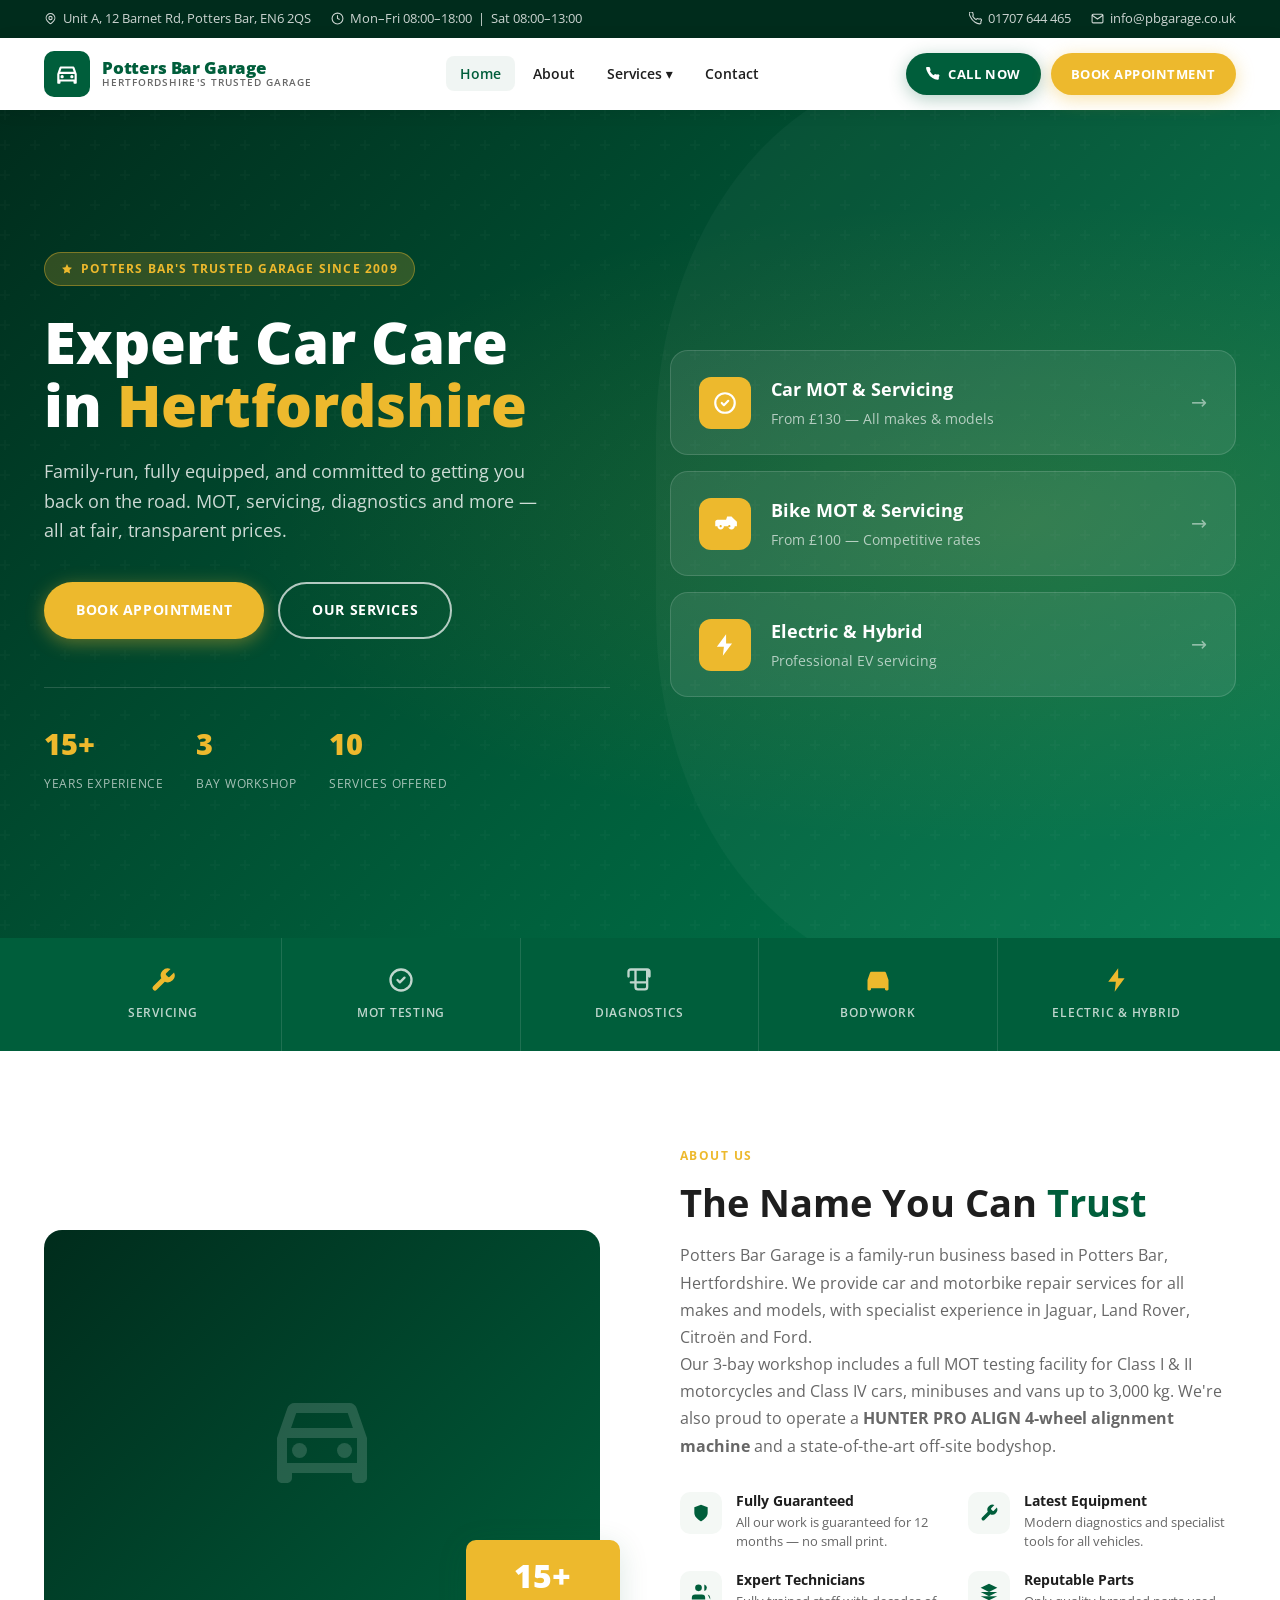
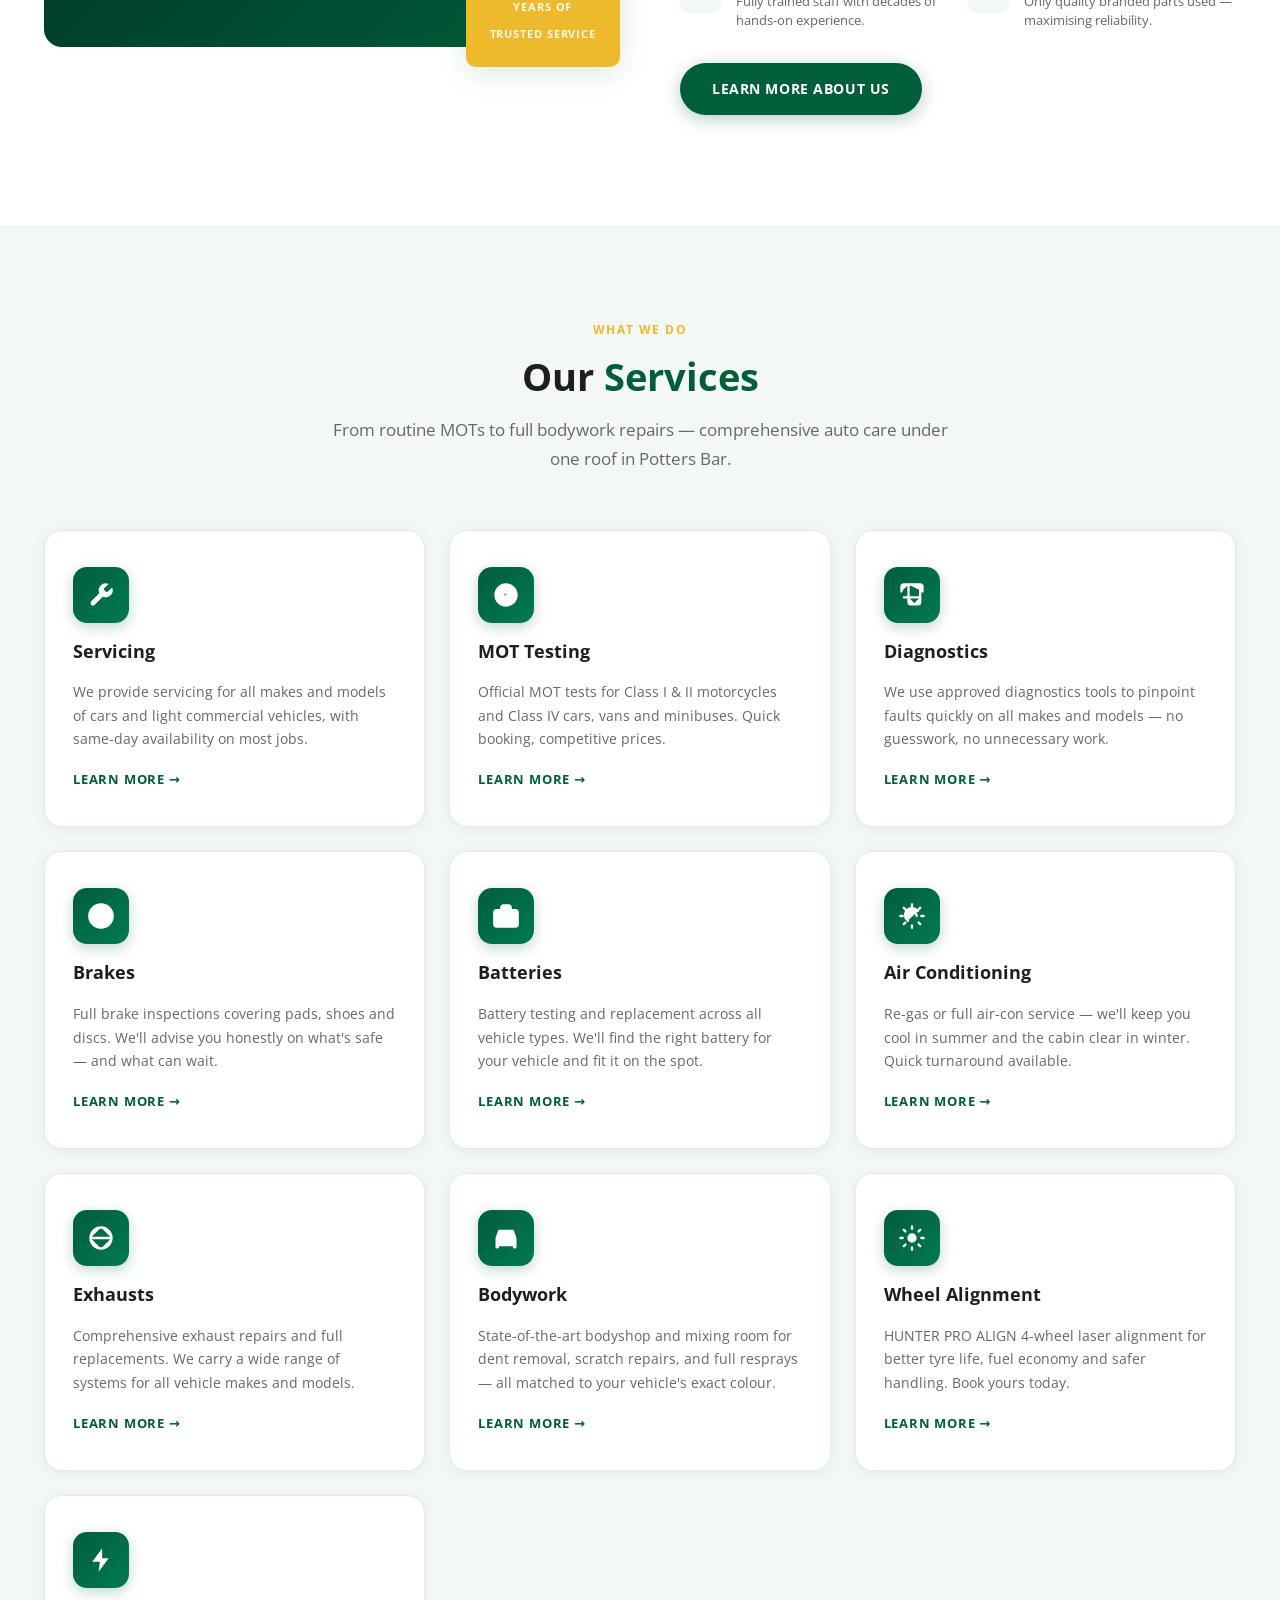
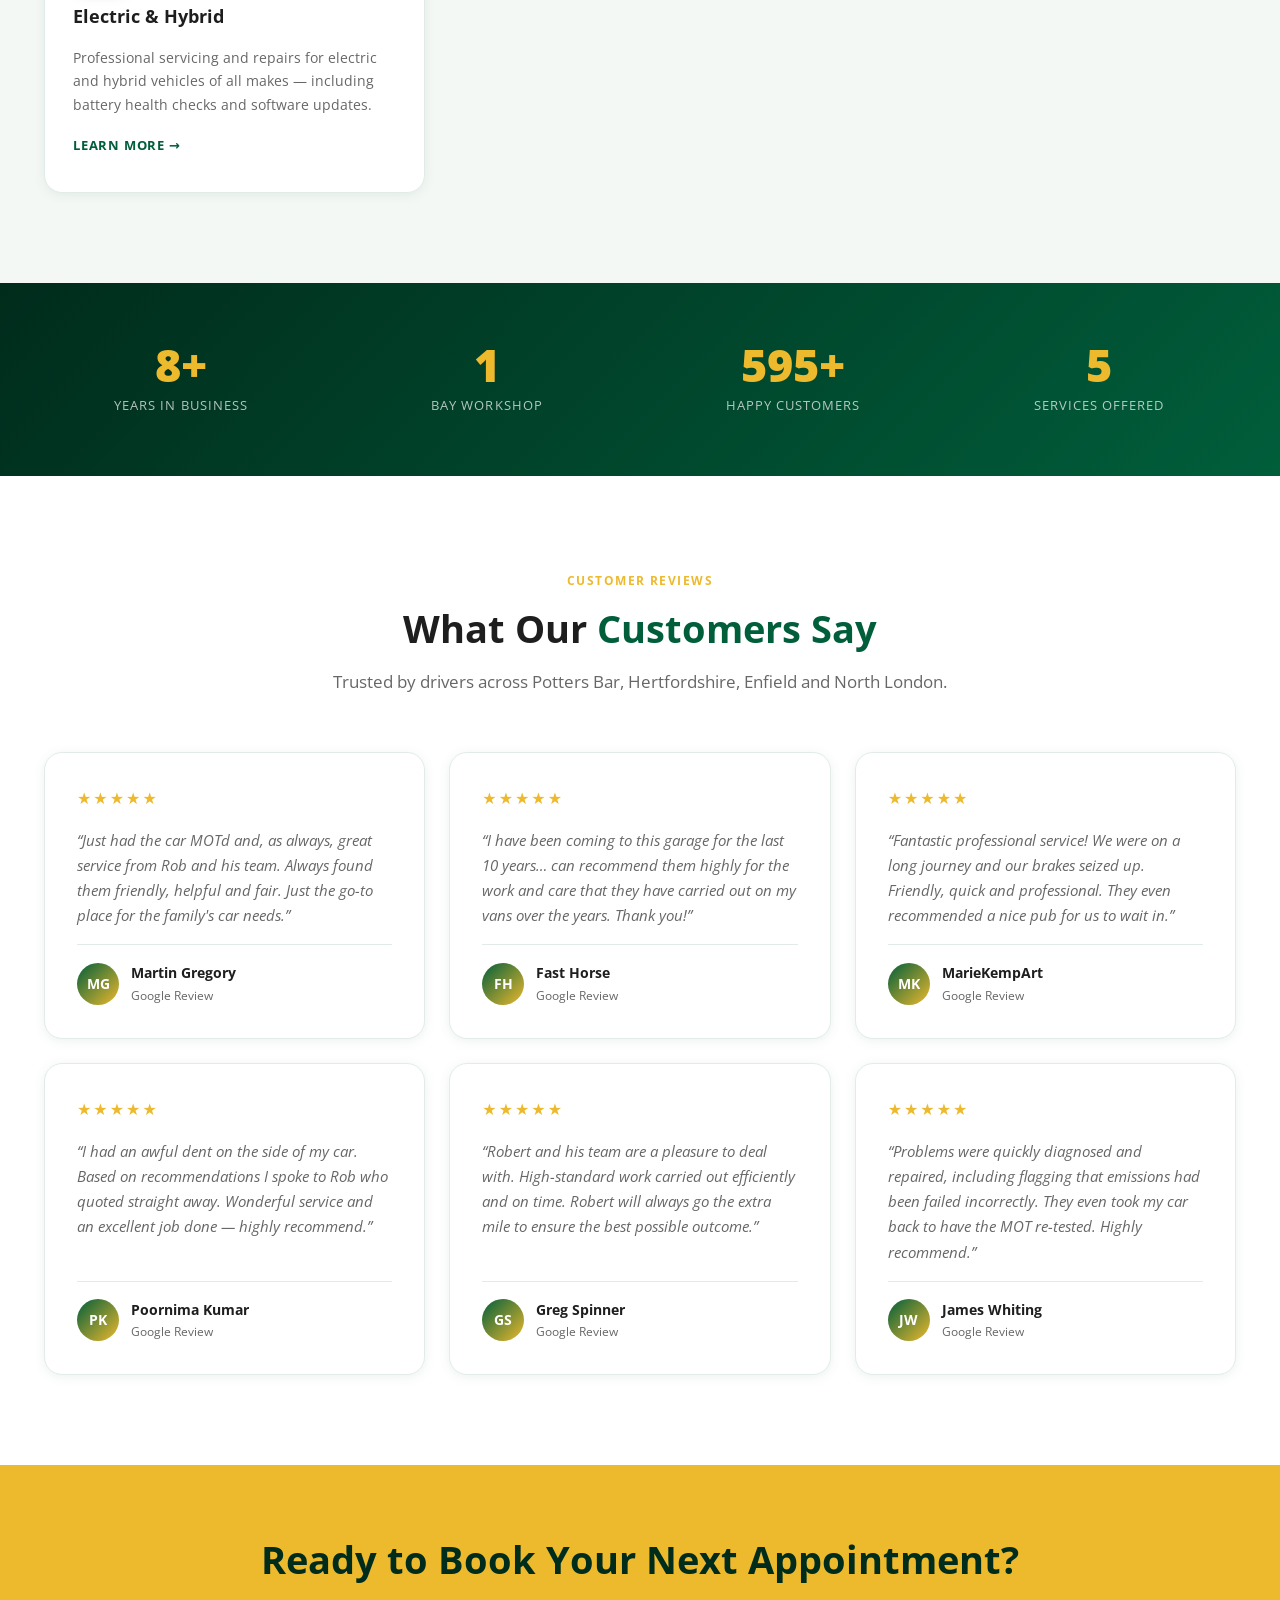
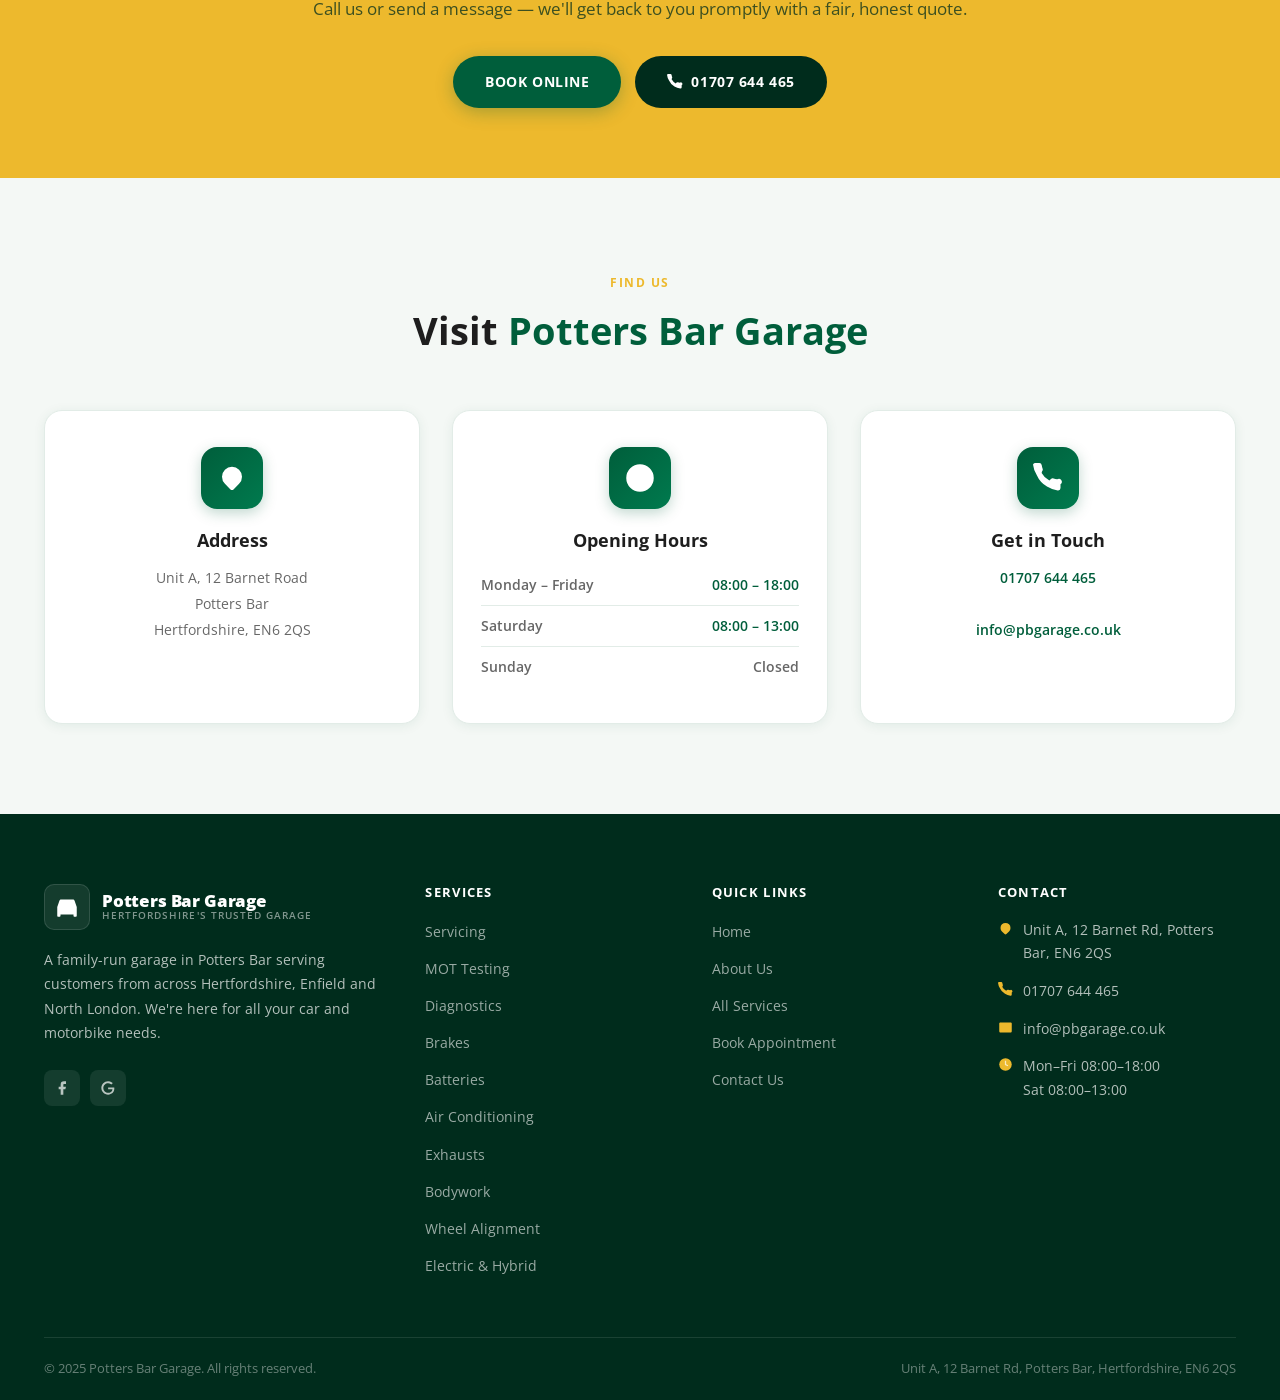
==== index.html @ f5c9684e "initial" ====
<!DOCTYPE html>
<html lang="en">
<head>
  <meta charset="UTF-8">
  <meta name="viewport" content="width=device-width, initial-scale=1.0">
  <title>Potters Bar Garage — MOT, Servicing & Car Repairs in Hertfordshire</title>
  <meta name="description" content="Potters Bar Garage is a family-run garage in Potters Bar, Hertfordshire, specialising in MOT testing, car servicing, diagnostics, bodywork, and more for all makes and models.">
  <link rel="preconnect" href="https://fonts.googleapis.com">
  <link rel="preconnect" href="https://fonts.gstatic.com" crossorigin>
  <link href="https://fonts.googleapis.com/css2?family=Open+Sans:wght@400;500;600;700;800&display=swap" rel="stylesheet">
  <link rel="stylesheet" href="css/style.css">
</head>
<body>

  <!-- Top Bar -->
  <div class="top-bar">
    <div class="container">
      <div class="top-bar-left">
        <span class="top-bar-item">
          <svg viewBox="0 0 24 24" fill="none" stroke="currentColor" stroke-width="2"><path d="M17.657 16.657L13.414 20.9a1.998 1.998 0 01-2.827 0l-4.244-4.243a8 8 0 1111.314 0z"/><path d="M15 11a3 3 0 11-6 0 3 3 0 016 0z"/></svg>
          Unit A, 12 Barnet Rd, Potters Bar, EN6 2QS
        </span>
        <span class="top-bar-item">
          <svg viewBox="0 0 24 24" fill="none" stroke="currentColor" stroke-width="2"><circle cx="12" cy="12" r="10"/><path d="M12 6v6l4 2"/></svg>
          Mon–Fri 08:00–18:00 &nbsp;|&nbsp; Sat 08:00–13:00
        </span>
      </div>
      <div class="top-bar-right">
        <a href="tel:01707644465" class="top-bar-item">
          <svg viewBox="0 0 24 24" fill="none" stroke="currentColor" stroke-width="2"><path d="M22 16.92v3a2 2 0 01-2.18 2 19.79 19.79 0 01-8.63-3.07A19.5 19.5 0 013.07 9.81 19.79 19.79 0 01.01 1.18 2 2 0 012 0h3a2 2 0 012 1.72c.127.96.361 1.903.7 2.81a2 2 0 01-.45 2.11L6.91 7.91a16 16 0 006.18 6.18l1.28-1.28a2 2 0 012.11-.45c.907.339 1.85.573 2.81.7A2 2 0 0122 16.92z"/></svg>
          01707 644 465
        </a>
        <a href="mailto:info@pbgarage.co.uk" class="top-bar-item">
          <svg viewBox="0 0 24 24" fill="none" stroke="currentColor" stroke-width="2"><path d="M4 4h16c1.1 0 2 .9 2 2v12c0 1.1-.9 2-2 2H4c-1.1 0-2-.9-2-2V6c0-1.1.9-2 2-2z"/><polyline points="22,6 12,13 2,6"/></svg>
          info@pbgarage.co.uk
        </a>
      </div>
    </div>
  </div>

  <!-- Header -->
  <header class="site-header">
    <div class="container">
      <div class="header-inner">
        <a href="index.html" class="site-logo">
          <div class="logo-icon">
            <svg viewBox="0 0 24 24"><path d="M18.92 6.01C18.72 5.42 18.16 5 17.5 5h-11c-.66 0-1.21.42-1.42 1.01L3 12v8c0 .55.45 1 1 1h1c.55 0 1-.45 1-1v-1h12v1c0 .55.45 1 1 1h1c.55 0 1-.45 1-1v-8l-2.08-5.99zM6.85 7h10.29l1.04 3H5.81l1.04-3zM19 17H5v-5h14v5z"/><circle cx="7.5" cy="14.5" r="1.5"/><circle cx="16.5" cy="14.5" r="1.5"/></svg>
          </div>
          <div class="logo-text-wrap">
            <span class="logo-name">Potters Bar Garage</span>
            <span class="logo-tagline">Hertfordshire's Trusted Garage</span>
          </div>
        </a>

        <nav class="primary-nav" aria-label="Primary navigation">
          <span class="nav-item">
            <a href="index.html" class="nav-link active">Home</a>
          </span>
          <span class="nav-item">
            <a href="about.html" class="nav-link">About</a>
          </span>
          <span class="nav-item">
            <a href="services.html" class="nav-link">Services ▾</a>
            <ul class="dropdown">
              <li><a href="services.html#mot">MOT Testing</a></li>
              <li><a href="services.html#servicing">Servicing</a></li>
              <li><a href="services.html#diagnostics">Diagnostics</a></li>
              <li><a href="services.html#brakes">Brakes</a></li>
              <li><a href="services.html#batteries">Batteries</a></li>
              <li><a href="services.html#aircon">Air Conditioning</a></li>
              <li><a href="services.html#exhausts">Exhausts</a></li>
              <li><a href="services.html#bodywork">Bodywork</a></li>
              <li><a href="services.html#wheel-alignment">Wheel Alignment</a></li>
              <li><a href="services.html#electric">Electric &amp; Hybrid</a></li>
            </ul>
          </span>
          <span class="nav-item">
            <a href="contact.html" class="nav-link">Contact</a>
          </span>
        </nav>

        <div class="header-cta">
          <a href="tel:01707644465" class="btn btn-green" style="padding:10px 20px;font-size:.82rem;">
            <svg width="14" height="14" viewBox="0 0 24 24" fill="currentColor"><path d="M22 16.92v3a2 2 0 01-2.18 2 19.79 19.79 0 01-8.63-3.07A19.5 19.5 0 013.07 9.81 19.79 19.79 0 01.01 1.18 2 2 0 012 0h3a2 2 0 012 1.72c.127.96.361 1.903.7 2.81a2 2 0 01-.45 2.11L6.91 7.91a16 16 0 006.18 6.18l1.28-1.28a2 2 0 012.11-.45c.907.339 1.85.573 2.81.7A2 2 0 0122 16.92z"/></svg>
            Call Now
          </a>
          <a href="contact.html" class="btn btn-gold" style="padding:10px 20px;font-size:.82rem;">Book Appointment</a>
        </div>

        <button class="hamburger" aria-label="Open menu" aria-expanded="false">
          <span></span><span></span><span></span>
        </button>
      </div>
    </div>

    <!-- Mobile Nav -->
    <nav class="mobile-nav" aria-label="Mobile navigation">
      <a href="index.html">Home</a>
      <a href="about.html">About</a>
      <a href="services.html" class="mobile-services-toggle">Services</a>
      <div class="mobile-nav-services">
        <a href="services.html#mot">MOT Testing</a>
        <a href="services.html#servicing">Servicing</a>
        <a href="services.html#diagnostics">Diagnostics</a>
        <a href="services.html#brakes">Brakes</a>
        <a href="services.html#batteries">Batteries</a>
        <a href="services.html#aircon">Air Conditioning</a>
        <a href="services.html#exhausts">Exhausts</a>
        <a href="services.html#bodywork">Bodywork</a>
        <a href="services.html#wheel-alignment">Wheel Alignment</a>
        <a href="services.html#electric">Electric &amp; Hybrid</a>
      </div>
      <a href="contact.html">Contact</a>
      <div class="mobile-nav-cta">
        <a href="contact.html" class="btn btn-gold" style="display:inline-flex;">Book Appointment</a>
      </div>
    </nav>
  </header>

  <!-- Hero -->
  <section class="hero" aria-label="Hero">
    <div class="hero-shape"></div>
    <div class="container">
      <div class="hero-content animate-up">
        <div class="hero-badge">
          <svg width="12" height="12" viewBox="0 0 24 24" fill="currentColor"><path d="M12 2l3.09 6.26L22 9.27l-5 4.87 1.18 6.88L12 17.77l-6.18 3.25L7 14.14 2 9.27l6.91-1.01L12 2z"/></svg>
          Potters Bar's Trusted Garage Since 2009
        </div>
        <h1 class="hero-title">Expert Car Care<br>in <span>Hertfordshire</span></h1>
        <p class="hero-sub">Family-run, fully equipped, and committed to getting you back on the road. MOT, servicing, diagnostics and more — all at fair, transparent prices.</p>
        <div class="hero-actions">
          <a href="contact.html" class="btn btn-gold">Book Appointment</a>
          <a href="services.html" class="btn btn-outline-white">Our Services</a>
        </div>
        <div class="hero-stats">
          <div>
            <span class="hero-stat-value">15+</span>
            <span class="hero-stat-label">Years Experience</span>
          </div>
          <div>
            <span class="hero-stat-value">3</span>
            <span class="hero-stat-label">Bay Workshop</span>
          </div>
          <div>
            <span class="hero-stat-value">10</span>
            <span class="hero-stat-label">Services Offered</span>
          </div>
        </div>
      </div>

      <div class="hero-cards animate-up delay-2">
        <a href="contact.html?type=car-mot" class="hero-card">
          <div class="hero-card-icon">
            <svg viewBox="0 0 24 24"><path d="M9 12l2 2 4-4m6 2a9 9 0 11-18 0 9 9 0 0118 0z" stroke="white" stroke-width="2" fill="none" stroke-linecap="round" stroke-linejoin="round"/></svg>
          </div>
          <div>
            <div class="hero-card-title">Car MOT &amp; Servicing</div>
            <div class="hero-card-price">From £130 — All makes &amp; models</div>
          </div>
          <span class="hero-card-arrow">→</span>
        </a>
        <a href="contact.html?type=bike-mot" class="hero-card">
          <div class="hero-card-icon">
            <svg viewBox="0 0 24 24" fill="white"><path d="M21 8l-3-3h-4l-1 3H5c-1.1 0-2 .9-2 2v4h2c0 1.66 1.34 3 3 3s3-1.34 3-3h4c0 1.66 1.34 3 3 3s3-1.34 3-3h2v-4l-2-2zM8 15c-.55 0-1-.45-1-1s.45-1 1-1 1 .45 1 1-.45 1-1 1zm8 0c-.55 0-1-.45-1-1s.45-1 1-1 1 .45 1 1-.45 1-1 1z"/></svg>
          </div>
          <div>
            <div class="hero-card-title">Bike MOT &amp; Servicing</div>
            <div class="hero-card-price">From £100 — Competitive rates</div>
          </div>
          <span class="hero-card-arrow">→</span>
        </a>
        <a href="services.html#electric" class="hero-card">
          <div class="hero-card-icon">
            <svg viewBox="0 0 24 24" fill="white"><path d="M13 2L4.5 13.5H11L10 22l8.5-11.5H13L13 2z"/></svg>
          </div>
          <div>
            <div class="hero-card-title">Electric &amp; Hybrid</div>
            <div class="hero-card-price">Professional EV servicing</div>
          </div>
          <span class="hero-card-arrow">→</span>
        </a>
      </div>
    </div>
  </section>

  <!-- Services Strip -->
  <div class="services-strip">
    <div class="container">
      <a href="services.html#servicing" class="strip-item">
        <svg viewBox="0 0 24 24"><path d="M14.7 6.3a1 1 0 000 1.4l1.6 1.6a1 1 0 001.4 0l3.77-3.77a6 6 0 01-7.94 7.94l-6.91 6.91a2.12 2.12 0 01-3-3l6.91-6.91a6 6 0 017.94-7.94l-3.76 3.76z"/></svg>
        Servicing
      </a>
      <a href="services.html#mot" class="strip-item">
        <svg viewBox="0 0 24 24"><path d="M9 12l2 2 4-4m6 2a9 9 0 11-18 0 9 9 0 0118 0z" stroke="currentColor" stroke-width="2" fill="none" stroke-linecap="round" stroke-linejoin="round"/></svg>
        MOT Testing
      </a>
      <a href="services.html#diagnostics" class="strip-item">
        <svg viewBox="0 0 24 24"><path d="M9 3H5a2 2 0 00-2 2v4m6-6h10a2 2 0 012 2v4M9 3v11m0 0H5m4 0h10m-10 0v4a2 2 0 002 2h4M19 3v11m0 0v4a2 2 0 01-2 2h-4" stroke="currentColor" stroke-width="2" fill="none" stroke-linecap="round"/></svg>
        Diagnostics
      </a>
      <a href="services.html#bodywork" class="strip-item">
        <svg viewBox="0 0 24 24" fill="currentColor"><path d="M18.92 6.01C18.72 5.42 18.16 5 17.5 5h-11c-.66 0-1.21.42-1.42 1.01L3 12v8c0 .55.45 1 1 1h1c.55 0 1-.45 1-1v-1h12v1c0 .55.45 1 1 1h1c.55 0 1-.45 1-1v-8l-2.08-5.99z"/></svg>
        Bodywork
      </a>
      <a href="services.html#electric" class="strip-item">
        <svg viewBox="0 0 24 24" fill="currentColor"><path d="M13 2L4.5 13.5H11L10 22l8.5-11.5H13L13 2z"/></svg>
        Electric &amp; Hybrid
      </a>
    </div>
  </div>

  <!-- About Preview -->
  <section class="about-preview">
    <div class="container">
      <div class="about-image-wrap">
        <div class="about-image-main">
          <svg viewBox="0 0 24 24"><path d="M18.92 6.01C18.72 5.42 18.16 5 17.5 5h-11c-.66 0-1.21.42-1.42 1.01L3 12v8c0 .55.45 1 1 1h1c.55 0 1-.45 1-1v-1h12v1c0 .55.45 1 1 1h1c.55 0 1-.45 1-1v-8l-2.08-5.99zM6.85 7h10.29l1.04 3H5.81l1.04-3zM19 17H5v-5h14v5z"/><circle cx="7.5" cy="14.5" r="1.5"/><circle cx="16.5" cy="14.5" r="1.5"/></svg>
        </div>
        <div class="about-badge">
          <span class="about-badge-num">15+</span>
          <span class="about-badge-text">Years of<br>Trusted Service</span>
        </div>
      </div>

      <div class="about-content">
        <span class="section-label">About Us</span>
        <h2 class="section-title">The Name You Can <span>Trust</span></h2>
        <p>Potters Bar Garage is a family-run business based in Potters Bar, Hertfordshire. We provide car and motorbike repair services for all makes and models, with specialist experience in Jaguar, Land Rover, Citroën and Ford.</p>
        <p>Our 3-bay workshop includes a full MOT testing facility for Class I &amp; II motorcycles and Class IV cars, minibuses and vans up to 3,000 kg. We're also proud to operate a <strong>HUNTER PRO ALIGN 4-wheel alignment machine</strong> and a state-of-the-art off-site bodyshop.</p>

        <div class="about-features">
          <div class="feature-item">
            <div class="feature-icon">
              <svg viewBox="0 0 24 24"><path d="M12 22s8-4 8-10V5l-8-3-8 3v7c0 6 8 10 8 10z"/></svg>
            </div>
            <div class="feature-text">
              <h4>Fully Guaranteed</h4>
              <p>All our work is guaranteed for 12 months — no small print.</p>
            </div>
          </div>
          <div class="feature-item">
            <div class="feature-icon">
              <svg viewBox="0 0 24 24"><path d="M14.7 6.3a1 1 0 000 1.4l1.6 1.6a1 1 0 001.4 0l3.77-3.77a6 6 0 01-7.94 7.94l-6.91 6.91a2.12 2.12 0 01-3-3l6.91-6.91a6 6 0 017.94-7.94l-3.76 3.76z"/></svg>
            </div>
            <div class="feature-text">
              <h4>Latest Equipment</h4>
              <p>Modern diagnostics and specialist tools for all vehicles.</p>
            </div>
          </div>
          <div class="feature-item">
            <div class="feature-icon">
              <svg viewBox="0 0 24 24"><path d="M17 21v-2a4 4 0 00-4-4H5a4 4 0 00-4 4v2"/><circle cx="9" cy="7" r="4"/><path d="M23 21v-2a4 4 0 00-3-3.87"/><path d="M16 3.13a4 4 0 010 7.75"/></svg>
            </div>
            <div class="feature-text">
              <h4>Expert Technicians</h4>
              <p>Fully trained staff with decades of hands-on experience.</p>
            </div>
          </div>
          <div class="feature-item">
            <div class="feature-icon">
              <svg viewBox="0 0 24 24"><path d="M12 2L2 7l10 5 10-5-10-5zM2 17l10 5 10-5M2 12l10 5 10-5"/></svg>
            </div>
            <div class="feature-text">
              <h4>Reputable Parts</h4>
              <p>Only quality branded parts used — maximising reliability.</p>
            </div>
          </div>
        </div>
        <a href="about.html" class="btn btn-green">Learn More About Us</a>
      </div>
    </div>
  </section>

  <!-- Services Grid -->
  <section class="services-section">
    <div class="container">
      <div class="text-center">
        <span class="section-label">What We Do</span>
        <h2 class="section-title">Our <span>Services</span></h2>
        <p class="section-sub">From routine MOTs to full bodywork repairs — comprehensive auto care under one roof in Potters Bar.</p>
      </div>

      <div class="services-grid">
        <a href="services.html#servicing" class="service-card">
          <div class="service-icon">
            <svg viewBox="0 0 24 24" fill="white"><path d="M14.7 6.3a1 1 0 000 1.4l1.6 1.6a1 1 0 001.4 0l3.77-3.77a6 6 0 01-7.94 7.94l-6.91 6.91a2.12 2.12 0 01-3-3l6.91-6.91a6 6 0 017.94-7.94l-3.76 3.76z"/></svg>
          </div>
          <div class="service-title">Servicing</div>
          <p class="service-desc">We provide servicing for all makes and models of cars and light commercial vehicles, with same-day availability on most jobs.</p>
          <span class="service-link">Learn more →</span>
        </a>

        <a href="services.html#mot" class="service-card">
          <div class="service-icon">
            <svg viewBox="0 0 24 24" fill="none" stroke="white" stroke-width="2" stroke-linecap="round"><path d="M9 12l2 2 4-4m6 2a9 9 0 11-18 0 9 9 0 0118 0z"/></svg>
          </div>
          <div class="service-title">MOT Testing</div>
          <p class="service-desc">Official MOT tests for Class I &amp; II motorcycles and Class IV cars, vans and minibuses. Quick booking, competitive prices.</p>
          <span class="service-link">Learn more →</span>
        </a>

        <a href="services.html#diagnostics" class="service-card">
          <div class="service-icon">
            <svg viewBox="0 0 24 24" fill="none" stroke="white" stroke-width="2" stroke-linecap="round"><path d="M9 3H5a2 2 0 00-2 2v4m6-6h10a2 2 0 012 2v4M9 3v11m0 0H5m4 0h10m-10 0v4a2 2 0 002 2h4M19 3v11m0 0v4a2 2 0 01-2 2h-4"/></svg>
          </div>
          <div class="service-title">Diagnostics</div>
          <p class="service-desc">We use approved diagnostics tools to pinpoint faults quickly on all makes and models — no guesswork, no unnecessary work.</p>
          <span class="service-link">Learn more →</span>
        </a>

        <a href="services.html#brakes" class="service-card">
          <div class="service-icon">
            <svg viewBox="0 0 24 24" fill="none" stroke="white" stroke-width="2" stroke-linecap="round"><circle cx="12" cy="12" r="10"/><circle cx="12" cy="12" r="6"/><circle cx="12" cy="12" r="2"/></svg>
          </div>
          <div class="service-title">Brakes</div>
          <p class="service-desc">Full brake inspections covering pads, shoes and discs. We'll advise you honestly on what's safe — and what can wait.</p>
          <span class="service-link">Learn more →</span>
        </a>

        <a href="services.html#batteries" class="service-card">
          <div class="service-icon">
            <svg viewBox="0 0 24 24" fill="none" stroke="white" stroke-width="2" stroke-linecap="round"><rect x="2" y="7" width="20" height="14" rx="2"/><path d="M16 7V5a2 2 0 00-2-2h-4a2 2 0 00-2 2v2"/><line x1="12" y1="12" x2="12" y2="16"/><line x1="10" y1="14" x2="14" y2="14"/></svg>
          </div>
          <div class="service-title">Batteries</div>
          <p class="service-desc">Battery testing and replacement across all vehicle types. We'll find the right battery for your vehicle and fit it on the spot.</p>
          <span class="service-link">Learn more →</span>
        </a>

        <a href="services.html#aircon" class="service-card">
          <div class="service-icon">
            <svg viewBox="0 0 24 24" fill="none" stroke="white" stroke-width="2" stroke-linecap="round"><path d="M12 8a4 4 0 014 4M8.53 16.11a6 6 0 118.36-8.36"/><path d="M12 2v2m0 16v2M4.93 4.93l1.41 1.41M17.66 17.66l1.41 1.41M2 12h2m16 0h2M6.34 17.66l-1.41 1.41M19.07 4.93l-1.41 1.41"/></svg>
          </div>
          <div class="service-title">Air Conditioning</div>
          <p class="service-desc">Re-gas or full air-con service — we'll keep you cool in summer and the cabin clear in winter. Quick turnaround available.</p>
          <span class="service-link">Learn more →</span>
        </a>

        <a href="services.html#exhausts" class="service-card">
          <div class="service-icon">
            <svg viewBox="0 0 24 24" fill="none" stroke="white" stroke-width="2" stroke-linecap="round"><path d="M3 12h18M3 12a9 9 0 009 9m-9-9a9 9 0 019-9m9 9a9 9 0 01-9 9m9-9a9 9 0 00-9-9"/></svg>
          </div>
          <div class="service-title">Exhausts</div>
          <p class="service-desc">Comprehensive exhaust repairs and full replacements. We carry a wide range of systems for all vehicle makes and models.</p>
          <span class="service-link">Learn more →</span>
        </a>

        <a href="services.html#bodywork" class="service-card">
          <div class="service-icon">
            <svg viewBox="0 0 24 24" fill="white"><path d="M18.92 6.01C18.72 5.42 18.16 5 17.5 5h-11c-.66 0-1.21.42-1.42 1.01L3 12v8c0 .55.45 1 1 1h1c.55 0 1-.45 1-1v-1h12v1c0 .55.45 1 1 1h1c.55 0 1-.45 1-1v-8l-2.08-5.99z"/></svg>
          </div>
          <div class="service-title">Bodywork</div>
          <p class="service-desc">State-of-the-art bodyshop and mixing room for dent removal, scratch repairs, and full resprays — all matched to your vehicle's exact colour.</p>
          <span class="service-link">Learn more →</span>
        </a>

        <a href="services.html#wheel-alignment" class="service-card">
          <div class="service-icon">
            <svg viewBox="0 0 24 24" fill="none" stroke="white" stroke-width="2" stroke-linecap="round"><circle cx="12" cy="12" r="3"/><path d="M19.07 4.93l-1.41 1.41M6.34 17.66l-1.41 1.41M2 12h2m16 0h2M4.93 4.93l1.41 1.41M17.66 17.66l1.41 1.41M12 2v2m0 16v2"/></svg>
          </div>
          <div class="service-title">Wheel Alignment</div>
          <p class="service-desc">HUNTER PRO ALIGN 4-wheel laser alignment for better tyre life, fuel economy and safer handling. Book yours today.</p>
          <span class="service-link">Learn more →</span>
        </a>

        <a href="services.html#electric" class="service-card">
          <div class="service-icon">
            <svg viewBox="0 0 24 24" fill="white"><path d="M13 2L4.5 13.5H11L10 22l8.5-11.5H13L13 2z"/></svg>
          </div>
          <div class="service-title">Electric &amp; Hybrid</div>
          <p class="service-desc">Professional servicing and repairs for electric and hybrid vehicles of all makes — including battery health checks and software updates.</p>
          <span class="service-link">Learn more →</span>
        </a>
      </div>
    </div>
  </section>

  <!-- Stats Banner -->
  <div class="stats-banner">
    <div class="container">
      <div class="stats-grid">
        <div>
          <span class="stat-num">15+</span>
          <span class="stat-label">Years in Business</span>
        </div>
        <div>
          <span class="stat-num">3</span>
          <span class="stat-label">Bay Workshop</span>
        </div>
        <div>
          <span class="stat-num">1,000+</span>
          <span class="stat-label">Happy Customers</span>
        </div>
        <div>
          <span class="stat-num">10</span>
          <span class="stat-label">Services Offered</span>
        </div>
      </div>
    </div>
  </div>

  <!-- Testimonials -->
  <section class="testimonials-section">
    <div class="container">
      <div class="text-center">
        <span class="section-label">Customer Reviews</span>
        <h2 class="section-title">What Our <span>Customers Say</span></h2>
        <p class="section-sub">Trusted by drivers across Potters Bar, Hertfordshire, Enfield and North London.</p>
      </div>

      <div class="testimonials-grid">
        <div class="testimonial-card">
          <div class="stars">★★★★★</div>
          <p class="testimonial-text">Just had the car MOTd and, as always, great service from Rob and his team. Always found them friendly, helpful and fair. Just the go-to place for the family's car needs.</p>
          <div class="testimonial-author">
            <div class="author-avatar">MG</div>
            <div>
              <div class="author-name">Martin Gregory</div>
              <div class="author-platform">Google Review</div>
            </div>
          </div>
        </div>

        <div class="testimonial-card">
          <div class="stars">★★★★★</div>
          <p class="testimonial-text">I have been coming to this garage for the last 10 years… can recommend them highly for the work and care that they have carried out on my vans over the years. Thank you!</p>
          <div class="testimonial-author">
            <div class="author-avatar">FH</div>
            <div>
              <div class="author-name">Fast Horse</div>
              <div class="author-platform">Google Review</div>
            </div>
          </div>
        </div>

        <div class="testimonial-card">
          <div class="stars">★★★★★</div>
          <p class="testimonial-text">Fantastic professional service! We were on a long journey and our brakes seized up. Friendly, quick and professional. They even recommended a nice pub for us to wait in.</p>
          <div class="testimonial-author">
            <div class="author-avatar">MK</div>
            <div>
              <div class="author-name">MarieKempArt</div>
              <div class="author-platform">Google Review</div>
            </div>
          </div>
        </div>

        <div class="testimonial-card">
          <div class="stars">★★★★★</div>
          <p class="testimonial-text">I had an awful dent on the side of my car. Based on recommendations I spoke to Rob who quoted straight away. Wonderful service and an excellent job done — highly recommend.</p>
          <div class="testimonial-author">
            <div class="author-avatar">PK</div>
            <div>
              <div class="author-name">Poornima Kumar</div>
              <div class="author-platform">Google Review</div>
            </div>
          </div>
        </div>

        <div class="testimonial-card">
          <div class="stars">★★★★★</div>
          <p class="testimonial-text">Robert and his team are a pleasure to deal with. High-standard work carried out efficiently and on time. Robert will always go the extra mile to ensure the best possible outcome.</p>
          <div class="testimonial-author">
            <div class="author-avatar">GS</div>
            <div>
              <div class="author-name">Greg Spinner</div>
              <div class="author-platform">Google Review</div>
            </div>
          </div>
        </div>

        <div class="testimonial-card">
          <div class="stars">★★★★★</div>
          <p class="testimonial-text">Problems were quickly diagnosed and repaired, including flagging that emissions had been failed incorrectly. They even took my car back to have the MOT re-tested. Highly recommend.</p>
          <div class="testimonial-author">
            <div class="author-avatar">JW</div>
            <div>
              <div class="author-name">James Whiting</div>
              <div class="author-platform">Google Review</div>
            </div>
          </div>
        </div>
      </div>
    </div>
  </section>

  <!-- CTA Banner -->
  <div class="cta-banner">
    <div class="container">
      <h2>Ready to Book Your Next Appointment?</h2>
      <p>Call us or send a message — we'll get back to you promptly with a fair, honest quote.</p>
      <div class="cta-banner-actions">
        <a href="contact.html" class="btn btn-green">Book Online</a>
        <a href="tel:01707644465" class="btn" style="background:var(--green-dark);color:#fff;">
          <svg width="16" height="16" viewBox="0 0 24 24" fill="currentColor"><path d="M22 16.92v3a2 2 0 01-2.18 2 19.79 19.79 0 01-8.63-3.07A19.5 19.5 0 013.07 9.81 19.79 19.79 0 01.01 1.18 2 2 0 012 0h3a2 2 0 012 1.72c.127.96.361 1.903.7 2.81a2 2 0 01-.45 2.11L6.91 7.91a16 16 0 006.18 6.18l1.28-1.28a2 2 0 012.11-.45c.907.339 1.85.573 2.81.7A2 2 0 0122 16.92z"/></svg>
          01707 644 465
        </a>
      </div>
    </div>
  </div>

  <!-- Info Section -->
  <section class="info-section">
    <div class="container">
      <div class="text-center">
        <span class="section-label">Find Us</span>
        <h2 class="section-title">Visit <span>Potters Bar Garage</span></h2>
      </div>
      <div class="info-grid">
        <div class="info-card">
          <div class="info-card-icon">
            <svg viewBox="0 0 24 24" fill="white"><path d="M17.657 16.657L13.414 20.9a1.998 1.998 0 01-2.827 0l-4.244-4.243a8 8 0 1111.314 0z"/><path d="M15 11a3 3 0 11-6 0 3 3 0 016 0z"/></svg>
          </div>
          <h3>Address</h3>
          <p>Unit A, 12 Barnet Road<br>Potters Bar<br>Hertfordshire, EN6 2QS</p>
        </div>

        <div class="info-card">
          <div class="info-card-icon">
            <svg viewBox="0 0 24 24" fill="none" stroke="white" stroke-width="2" stroke-linecap="round"><circle cx="12" cy="12" r="10"/><path d="M12 6v6l4 2"/></svg>
          </div>
          <h3>Opening Hours</h3>
          <div class="hours-row"><span class="hours-day">Monday – Friday</span><span class="hours-time">08:00 – 18:00</span></div>
          <div class="hours-row"><span class="hours-day">Saturday</span><span class="hours-time">08:00 – 13:00</span></div>
          <div class="hours-row"><span class="hours-day">Sunday</span><span class="hours-time" style="color:var(--text)">Closed</span></div>
        </div>

        <div class="info-card">
          <div class="info-card-icon">
            <svg viewBox="0 0 24 24" fill="white"><path d="M22 16.92v3a2 2 0 01-2.18 2 19.79 19.79 0 01-8.63-3.07A19.5 19.5 0 013.07 9.81 19.79 19.79 0 01.01 1.18 2 2 0 012 0h3a2 2 0 012 1.72c.127.96.361 1.903.7 2.81a2 2 0 01-.45 2.11L6.91 7.91a16 16 0 006.18 6.18l1.28-1.28a2 2 0 012.11-.45c.907.339 1.85.573 2.81.7A2 2 0 0122 16.92z"/></svg>
          </div>
          <h3>Get in Touch</h3>
          <p>
            <a href="tel:01707644465">01707 644 465</a><br><br>
            <a href="mailto:info@pbgarage.co.uk">info@pbgarage.co.uk</a>
          </p>
        </div>
      </div>
    </div>
  </section>

  <!-- Footer -->
  <footer class="site-footer">
    <div class="container">
      <div class="footer-grid">
        <div class="footer-brand">
          <a href="index.html" class="footer-logo">
            <div class="logo-icon">
              <svg viewBox="0 0 24 24" fill="white"><path d="M18.92 6.01C18.72 5.42 18.16 5 17.5 5h-11c-.66 0-1.21.42-1.42 1.01L3 12v8c0 .55.45 1 1 1h1c.55 0 1-.45 1-1v-1h12v1c0 .55.45 1 1 1h1c.55 0 1-.45 1-1v-8l-2.08-5.99z"/></svg>
            </div>
            <div class="logo-text-wrap">
              <span class="logo-name">Potters Bar Garage</span>
              <span class="logo-tagline">Hertfordshire's Trusted Garage</span>
            </div>
          </a>
          <p>A family-run garage in Potters Bar serving customers from across Hertfordshire, Enfield and North London. We're here for all your car and motorbike needs.</p>
          <div class="footer-social">
            <a href="#" class="social-btn" aria-label="Facebook">
              <svg viewBox="0 0 24 24"><path d="M18 2h-3a5 5 0 00-5 5v3H7v4h3v8h4v-8h3l1-4h-4V7a1 1 0 011-1h3z"/></svg>
            </a>
            <a href="#" class="social-btn" aria-label="Google">
              <svg viewBox="0 0 24 24"><path d="M21.35 11.1h-9.17v2.73h6.51c-.33 3.81-3.5 5.44-6.5 5.44C8.36 19.27 5 16.25 5 12c0-4.1 3.2-7.27 7.2-7.27 3.09 0 4.9 1.97 4.9 1.97L19 4.72S16.56 2 12.1 2C6.42 2 2.03 6.8 2.03 12c0 5.05 4.13 10 10.22 10 5.35 0 9.25-3.67 9.25-9.09 0-1.15-.15-1.81-.15-1.81z"/></svg>
            </a>
          </div>
        </div>

        <div class="footer-col">
          <h4>Services</h4>
          <ul>
            <li><a href="services.html#servicing">Servicing</a></li>
            <li><a href="services.html#mot">MOT Testing</a></li>
            <li><a href="services.html#diagnostics">Diagnostics</a></li>
            <li><a href="services.html#brakes">Brakes</a></li>
            <li><a href="services.html#batteries">Batteries</a></li>
            <li><a href="services.html#aircon">Air Conditioning</a></li>
            <li><a href="services.html#exhausts">Exhausts</a></li>
            <li><a href="services.html#bodywork">Bodywork</a></li>
            <li><a href="services.html#wheel-alignment">Wheel Alignment</a></li>
            <li><a href="services.html#electric">Electric &amp; Hybrid</a></li>
          </ul>
        </div>

        <div class="footer-col">
          <h4>Quick Links</h4>
          <ul>
            <li><a href="index.html">Home</a></li>
            <li><a href="about.html">About Us</a></li>
            <li><a href="services.html">All Services</a></li>
            <li><a href="contact.html">Book Appointment</a></li>
            <li><a href="contact.html">Contact Us</a></li>
          </ul>
        </div>

        <div class="footer-col">
          <h4>Contact</h4>
          <div class="footer-contact-item">
            <svg viewBox="0 0 24 24"><path d="M17.657 16.657L13.414 20.9a1.998 1.998 0 01-2.827 0l-4.244-4.243a8 8 0 1111.314 0z"/><path d="M15 11a3 3 0 11-6 0 3 3 0 016 0z"/></svg>
            <span>Unit A, 12 Barnet Rd, Potters Bar, EN6 2QS</span>
          </div>
          <div class="footer-contact-item">
            <svg viewBox="0 0 24 24"><path d="M22 16.92v3a2 2 0 01-2.18 2 19.79 19.79 0 01-8.63-3.07A19.5 19.5 0 013.07 9.81 19.79 19.79 0 01.01 1.18 2 2 0 012 0h3a2 2 0 012 1.72c.127.96.361 1.903.7 2.81a2 2 0 01-.45 2.11L6.91 7.91a16 16 0 006.18 6.18l1.28-1.28a2 2 0 012.11-.45c.907.339 1.85.573 2.81.7A2 2 0 0122 16.92z"/></svg>
            <a href="tel:01707644465">01707 644 465</a>
          </div>
          <div class="footer-contact-item">
            <svg viewBox="0 0 24 24"><path d="M4 4h16c1.1 0 2 .9 2 2v12c0 1.1-.9 2-2 2H4c-1.1 0-2-.9-2-2V6c0-1.1.9-2 2-2z"/><polyline points="22,6 12,13 2,6"/></svg>
            <a href="mailto:info@pbgarage.co.uk">info@pbgarage.co.uk</a>
          </div>
          <div class="footer-contact-item">
            <svg viewBox="0 0 24 24"><circle cx="12" cy="12" r="10"/><path d="M12 6v6l4 2" stroke="currentColor" stroke-width="2" fill="none"/></svg>
            <span>Mon–Fri 08:00–18:00<br>Sat 08:00–13:00</span>
          </div>
        </div>
      </div>

      <div class="footer-bottom">
        <span>&copy; 2025 Potters Bar Garage. All rights reserved.</span>
        <span>Unit A, 12 Barnet Rd, Potters Bar, Hertfordshire, EN6 2QS</span>
      </div>
    </div>
  </footer>

  <script src="js/main.js"></script>
</body>
</html>
---- css/style.css ----
/* ============================================================
   Potters Bar Garage — Modern Redesign
   Colour palette:
     --green-dark:    #002C1C  (footer / dark hero)
     --green-primary: #005E3B  (brand / nav)
     --green-mid:     #007a4e  (hover)
     --gold:          #EDB92D  (CTA / accents)
     --gold-dark:     #c99b20  (gold hover)
     --text:          #676767  (body copy)
     --text-dark:     #1e1e1e  (headings)
     --bg-light:      #f4f8f5  (alternate sections)
   ============================================================ */

/* ---------- Reset & Base ---------- */
*, *::before, *::after { box-sizing: border-box; margin: 0; padding: 0; }

:root {
  --green-dark:    #002C1C;
  --green-primary: #005E3B;
  --green-mid:     #007a4e;
  --gold:          #EDB92D;
  --gold-dark:     #c99b20;
  --text:          #676767;
  --text-dark:     #1e1e1e;
  --white:         #ffffff;
  --bg-light:      #f4f8f5;
  --border:        #e2ece7;
  --shadow-sm:     0 2px 12px rgba(0,94,59,.08);
  --shadow-md:     0 6px 30px rgba(0,94,59,.14);
  --shadow-lg:     0 12px 50px rgba(0,94,59,.18);
  --radius:        10px;
  --radius-lg:     18px;
  --transition:    .25s ease;
  --max-width:     1240px;
}

html { scroll-behavior: smooth; font-size: 16px; }

body {
  font-family: 'Open Sans', 'Inter', system-ui, sans-serif;
  color: var(--text);
  background: var(--white);
  line-height: 1.7;
  -webkit-font-smoothing: antialiased;
}

img { max-width: 100%; height: auto; display: block; }
a  { text-decoration: none; color: inherit; }
ul { list-style: none; }

h1, h2, h3, h4, h5 {
  color: var(--text-dark);
  font-weight: 700;
  line-height: 1.25;
}

.container {
  width: 100%;
  max-width: var(--max-width);
  margin: 0 auto;
  padding: 0 24px;
}

section { padding: 90px 0; }

/* ---------- Utility ---------- */
.btn {
  display: inline-flex;
  align-items: center;
  gap: 8px;
  padding: 14px 32px;
  border-radius: 50px;
  font-weight: 700;
  font-size: .9rem;
  letter-spacing: .04em;
  text-transform: uppercase;
  cursor: pointer;
  border: none;
  transition: transform var(--transition), box-shadow var(--transition), background var(--transition);
}
.btn:hover { transform: translateY(-2px); }

.btn-gold {
  background: var(--gold);
  color: var(--white);
  box-shadow: 0 4px 18px rgba(237,185,45,.4);
}
.btn-gold:hover {
  background: var(--gold-dark);
  box-shadow: 0 6px 24px rgba(237,185,45,.55);
}

.btn-green {
  background: var(--green-primary);
  color: var(--white);
  box-shadow: 0 4px 18px rgba(0,94,59,.3);
}
.btn-green:hover {
  background: var(--green-mid);
  box-shadow: 0 6px 24px rgba(0,94,59,.45);
}

.btn-outline-white {
  background: transparent;
  color: var(--white);
  border: 2px solid rgba(255,255,255,.7);
}
.btn-outline-white:hover {
  background: rgba(255,255,255,.12);
  border-color: var(--white);
}

.section-label {
  display: inline-block;
  font-size: .75rem;
  font-weight: 700;
  letter-spacing: .12em;
  text-transform: uppercase;
  color: var(--gold);
  margin-bottom: 12px;
}

.section-title {
  font-size: clamp(1.8rem, 3vw, 2.6rem);
  color: var(--text-dark);
  margin-bottom: 16px;
}

.section-title span { color: var(--green-primary); }

.section-sub {
  font-size: 1.05rem;
  color: var(--text);
  max-width: 620px;
}

.text-center { text-align: center; }
.text-center .section-sub { margin: 0 auto; }

/* ---------- Top Bar ---------- */
.top-bar {
  background: var(--green-dark);
  color: rgba(255,255,255,.8);
  font-size: .8rem;
  padding: 8px 0;
}
.top-bar .container {
  display: flex;
  align-items: center;
  justify-content: space-between;
  gap: 16px;
  flex-wrap: wrap;
}
.top-bar a { color: rgba(255,255,255,.8); transition: color var(--transition); }
.top-bar a:hover { color: var(--gold); }
.top-bar-left, .top-bar-right {
  display: flex;
  align-items: center;
  gap: 20px;
}
.top-bar-item {
  display: flex;
  align-items: center;
  gap: 6px;
}
.top-bar-item svg { width: 13px; height: 13px; flex-shrink: 0; }

/* ---------- Header ---------- */
.site-header {
  position: sticky;
  top: 0;
  z-index: 1000;
  background: var(--white);
  box-shadow: 0 2px 16px rgba(0,0,0,.08);
  transition: box-shadow var(--transition);
}

.header-inner {
  display: flex;
  align-items: center;
  justify-content: space-between;
  height: 72px;
  gap: 24px;
}

/* Logo */
.site-logo {
  display: flex;
  align-items: center;
  gap: 12px;
  flex-shrink: 0;
  text-decoration: none;
}
.logo-icon {
  width: 46px;
  height: 46px;
  background: var(--green-primary);
  border-radius: 10px;
  display: flex;
  align-items: center;
  justify-content: center;
}
.logo-icon svg { width: 26px; height: 26px; fill: var(--white); }
.logo-text-wrap { display: flex; flex-direction: column; line-height: 1.1; }
.logo-name {
  font-size: 1.05rem;
  font-weight: 800;
  color: var(--green-primary);
  letter-spacing: -.01em;
}
.logo-tagline {
  font-size: .65rem;
  font-weight: 600;
  letter-spacing: .1em;
  text-transform: uppercase;
  color: var(--text);
}

/* Primary Nav */
.primary-nav { display: flex; align-items: center; gap: 4px; }

.nav-link {
  position: relative;
  padding: 8px 14px;
  font-size: .875rem;
  font-weight: 600;
  color: var(--text-dark);
  border-radius: 8px;
  transition: color var(--transition), background var(--transition);
}
.nav-link:hover,
.nav-link.active {
  color: var(--green-primary);
  background: rgba(0,94,59,.06);
}

/* Dropdown */
.nav-item { position: relative; }
.nav-item:hover .dropdown { opacity: 1; visibility: visible; transform: translateY(0); }

.dropdown {
  position: absolute;
  top: calc(100% + 8px);
  left: 50%;
  transform: translateX(-50%) translateY(8px);
  background: var(--white);
  border: 1px solid var(--border);
  border-radius: var(--radius);
  box-shadow: var(--shadow-md);
  min-width: 200px;
  padding: 8px;
  opacity: 0;
  visibility: hidden;
  transition: opacity var(--transition), transform var(--transition), visibility var(--transition);
}
.dropdown li a {
  display: block;
  padding: 9px 14px;
  font-size: .85rem;
  font-weight: 600;
  color: var(--text-dark);
  border-radius: 6px;
  transition: background var(--transition), color var(--transition);
}
.dropdown li a:hover {
  background: var(--bg-light);
  color: var(--green-primary);
}

.header-cta { display: flex; align-items: center; gap: 10px; }

/* Hamburger */
.hamburger {
  display: none;
  flex-direction: column;
  justify-content: center;
  gap: 5px;
  width: 40px;
  height: 40px;
  cursor: pointer;
  background: none;
  border: none;
  padding: 4px;
  border-radius: 8px;
  transition: background var(--transition);
}
.hamburger:hover { background: var(--bg-light); }
.hamburger span {
  display: block;
  height: 2px;
  background: var(--text-dark);
  border-radius: 2px;
  transition: transform var(--transition), opacity var(--transition), width var(--transition);
}
.hamburger span:nth-child(1) { width: 22px; }
.hamburger span:nth-child(2) { width: 28px; }
.hamburger span:nth-child(3) { width: 18px; }
.hamburger.open span:nth-child(1) { transform: translateY(7px) rotate(45deg); width: 28px; }
.hamburger.open span:nth-child(2) { opacity: 0; }
.hamburger.open span:nth-child(3) { transform: translateY(-7px) rotate(-45deg); width: 28px; }

/* Mobile nav */
.mobile-nav {
  display: none;
  background: var(--white);
  border-top: 1px solid var(--border);
  padding: 16px 24px 24px;
}
.mobile-nav.open { display: block; }
.mobile-nav a {
  display: block;
  padding: 10px 14px;
  font-weight: 600;
  font-size: .9rem;
  color: var(--text-dark);
  border-radius: 8px;
  transition: background var(--transition), color var(--transition);
}
.mobile-nav a:hover { background: var(--bg-light); color: var(--green-primary); }
.mobile-nav-services { padding-left: 16px; border-left: 3px solid var(--border); margin: 4px 0 4px 14px; }
.mobile-nav-services a { font-size: .85rem; font-weight: 500; }
.mobile-nav-cta { margin-top: 16px; }

/* ---------- Hero ---------- */
.hero {
  position: relative;
  min-height: 92vh;
  display: flex;
  align-items: center;
  background: linear-gradient(135deg, var(--green-dark) 0%, var(--green-primary) 60%, #007a4e 100%);
  overflow: hidden;
}

.hero::before {
  content: '';
  position: absolute;
  inset: 0;
  background:
    radial-gradient(ellipse at 80% 50%, rgba(237,185,45,.12) 0%, transparent 55%),
    url("data:image/svg+xml,%3Csvg width='60' height='60' viewBox='0 0 60 60' xmlns='http://www.w3.org/2000/svg'%3E%3Cg fill='none' fill-rule='evenodd'%3E%3Cg fill='%23ffffff' fill-opacity='0.02'%3E%3Cpath d='M36 34v-4h-2v4h-4v2h4v4h2v-4h4v-2h-4zm0-30V0h-2v4h-4v2h4v4h2V6h4V4h-4zM6 34v-4H4v4H0v2h4v4h2v-4h4v-2H6zM6 4V0H4v4H0v2h4v4h2V6h4V4H6z'/%3E%3C/g%3E%3C/g%3E%3C/svg%3E");
  pointer-events: none;
}

.hero-shape {
  position: absolute;
  right: -80px;
  top: 50%;
  transform: translateY(-50%);
  width: 55%;
  height: 110%;
  background: rgba(255,255,255,.03);
  border-radius: 40% 0 0 40%;
  pointer-events: none;
}

.hero .container {
  position: relative;
  z-index: 1;
  display: grid;
  grid-template-columns: 1fr 1fr;
  gap: 60px;
  align-items: center;
  padding-top: 40px;
  padding-bottom: 40px;
}

.hero-content { color: var(--white); }

.hero-badge {
  display: inline-flex;
  align-items: center;
  gap: 8px;
  background: rgba(237,185,45,.2);
  border: 1px solid rgba(237,185,45,.4);
  color: var(--gold);
  font-size: .75rem;
  font-weight: 700;
  letter-spacing: .1em;
  text-transform: uppercase;
  padding: 6px 16px;
  border-radius: 50px;
  margin-bottom: 24px;
}

.hero-title {
  font-size: clamp(2.2rem, 4.5vw, 3.8rem);
  font-weight: 800;
  color: var(--white);
  line-height: 1.1;
  margin-bottom: 20px;
}
.hero-title span { color: var(--gold); }

.hero-sub {
  font-size: 1.1rem;
  color: rgba(255,255,255,.8);
  margin-bottom: 36px;
  max-width: 500px;
}

.hero-actions { display: flex; gap: 14px; flex-wrap: wrap; margin-bottom: 48px; }

.hero-stats {
  display: flex;
  gap: 32px;
  padding-top: 32px;
  border-top: 1px solid rgba(255,255,255,.15);
}
.hero-stat-value {
  font-size: 1.8rem;
  font-weight: 800;
  color: var(--gold);
  display: block;
}
.hero-stat-label {
  font-size: .78rem;
  color: rgba(255,255,255,.65);
  text-transform: uppercase;
  letter-spacing: .06em;
}

/* Hero cards */
.hero-cards { display: flex; flex-direction: column; gap: 16px; }

.hero-card {
  background: rgba(255,255,255,.08);
  backdrop-filter: blur(12px);
  border: 1px solid rgba(255,255,255,.14);
  border-radius: var(--radius-lg);
  padding: 24px 28px;
  display: flex;
  align-items: center;
  gap: 20px;
  transition: transform var(--transition), background var(--transition);
  text-decoration: none;
  color: var(--white);
}
.hero-card:hover {
  transform: translateX(6px);
  background: rgba(255,255,255,.13);
}
.hero-card-icon {
  width: 52px;
  height: 52px;
  background: var(--gold);
  border-radius: 12px;
  display: flex;
  align-items: center;
  justify-content: center;
  flex-shrink: 0;
}
.hero-card-icon svg { width: 26px; height: 26px; fill: var(--white); }
.hero-card-title { font-size: 1.1rem; font-weight: 700; color: var(--white); }
.hero-card-price { font-size: .85rem; color: rgba(255,255,255,.65); margin-top: 2px; }
.hero-card-arrow { margin-left: auto; opacity: .5; font-size: 1.2rem; }

/* ---------- Services Strip ---------- */
.services-strip {
  padding: 0;
  background: var(--green-primary);
}
.services-strip .container {
  display: grid;
  grid-template-columns: repeat(5, 1fr);
}
.strip-item {
  display: flex;
  flex-direction: column;
  align-items: center;
  gap: 8px;
  padding: 28px 16px;
  color: rgba(255,255,255,.75);
  font-size: .78rem;
  font-weight: 600;
  text-transform: uppercase;
  letter-spacing: .06em;
  border-right: 1px solid rgba(255,255,255,.12);
  transition: background var(--transition), color var(--transition);
  text-align: center;
}
.strip-item:last-child { border-right: none; }
.strip-item:hover { background: rgba(255,255,255,.1); color: var(--white); }
.strip-item svg { width: 28px; height: 28px; fill: var(--gold); }

/* ---------- About Preview ---------- */
.about-preview { background: var(--white); }
.about-preview .container {
  display: grid;
  grid-template-columns: 1fr 1fr;
  gap: 80px;
  align-items: center;
}

.about-image-wrap {
  position: relative;
}
.about-image-main {
  width: 100%;
  aspect-ratio: 4/3;
  background: linear-gradient(135deg, var(--green-dark), var(--green-primary));
  border-radius: var(--radius-lg);
  display: flex;
  align-items: center;
  justify-content: center;
  overflow: hidden;
  position: relative;
}
.about-image-main svg {
  width: 120px;
  height: 120px;
  fill: rgba(255,255,255,.15);
}
.about-badge {
  position: absolute;
  bottom: -20px;
  right: -20px;
  background: var(--gold);
  color: var(--white);
  border-radius: var(--radius);
  padding: 20px 24px;
  text-align: center;
  box-shadow: var(--shadow-md);
}
.about-badge-num {
  font-size: 2rem;
  font-weight: 800;
  display: block;
  line-height: 1;
}
.about-badge-text {
  font-size: .7rem;
  font-weight: 700;
  text-transform: uppercase;
  letter-spacing: .08em;
  opacity: .9;
}

.about-content { padding-bottom: 20px; }

.about-features {
  display: grid;
  grid-template-columns: 1fr 1fr;
  gap: 20px;
  margin: 32px 0;
}
.feature-item {
  display: flex;
  gap: 14px;
  align-items: flex-start;
}
.feature-icon {
  width: 42px;
  height: 42px;
  border-radius: 10px;
  background: var(--bg-light);
  display: flex;
  align-items: center;
  justify-content: center;
  flex-shrink: 0;
}
.feature-icon svg { width: 20px; height: 20px; fill: var(--green-primary); }
.feature-text h4 { font-size: .9rem; color: var(--text-dark); margin-bottom: 3px; }
.feature-text p  { font-size: .8rem; color: var(--text); line-height: 1.5; }

/* ---------- Services Grid ---------- */
.services-section { background: var(--bg-light); }

.services-grid {
  display: grid;
  grid-template-columns: repeat(3, 1fr);
  gap: 24px;
  margin-top: 56px;
}

.service-card {
  background: var(--white);
  border-radius: var(--radius-lg);
  padding: 36px 28px;
  border: 1px solid var(--border);
  box-shadow: var(--shadow-sm);
  transition: transform var(--transition), box-shadow var(--transition), border-color var(--transition);
  text-decoration: none;
  display: flex;
  flex-direction: column;
  gap: 14px;
  position: relative;
  overflow: hidden;
}
.service-card::before {
  content: '';
  position: absolute;
  top: 0; left: 0; right: 0;
  height: 4px;
  background: linear-gradient(90deg, var(--green-primary), var(--gold));
  transform: scaleX(0);
  transform-origin: left;
  transition: transform .3s ease;
}
.service-card:hover {
  transform: translateY(-6px);
  box-shadow: var(--shadow-md);
  border-color: rgba(0,94,59,.2);
}
.service-card:hover::before { transform: scaleX(1); }

.service-icon {
  width: 56px;
  height: 56px;
  border-radius: 14px;
  background: linear-gradient(135deg, var(--green-primary), var(--green-mid));
  display: flex;
  align-items: center;
  justify-content: center;
  box-shadow: 0 4px 14px rgba(0,94,59,.25);
}
.service-icon svg { width: 28px; height: 28px; fill: var(--white); }

.service-title {
  font-size: 1.1rem;
  font-weight: 700;
  color: var(--text-dark);
}
.service-desc {
  font-size: .88rem;
  color: var(--text);
  line-height: 1.65;
  flex-grow: 1;
}
.service-link {
  display: inline-flex;
  align-items: center;
  gap: 6px;
  font-size: .82rem;
  font-weight: 700;
  color: var(--green-primary);
  text-transform: uppercase;
  letter-spacing: .06em;
  margin-top: 4px;
  transition: gap var(--transition);
}
.service-card:hover .service-link { gap: 10px; }

/* ---------- Stats Banner ---------- */
.stats-banner {
  background: linear-gradient(135deg, var(--green-dark), var(--green-primary));
  padding: 60px 0;
  color: var(--white);
}
.stats-grid {
  display: grid;
  grid-template-columns: repeat(4, 1fr);
  gap: 32px;
  text-align: center;
}
.stat-num {
  font-size: 2.8rem;
  font-weight: 800;
  color: var(--gold);
  display: block;
  line-height: 1;
}
.stat-label {
  font-size: .82rem;
  color: rgba(255,255,255,.7);
  text-transform: uppercase;
  letter-spacing: .08em;
  margin-top: 6px;
  display: block;
}
.stat-divider {
  width: 1px;
  background: rgba(255,255,255,.15);
  margin: 0 auto;
}

/* ---------- Testimonials ---------- */
.testimonials-section { background: var(--white); }

.testimonials-grid {
  display: grid;
  grid-template-columns: repeat(3, 1fr);
  gap: 24px;
  margin-top: 56px;
}

.testimonial-card {
  background: var(--white);
  border: 1px solid var(--border);
  border-radius: var(--radius-lg);
  padding: 32px;
  box-shadow: var(--shadow-sm);
  transition: transform var(--transition), box-shadow var(--transition);
  display: flex;
  flex-direction: column;
  gap: 16px;
}
.testimonial-card:hover {
  transform: translateY(-4px);
  box-shadow: var(--shadow-md);
}

.stars { color: var(--gold); font-size: 1rem; letter-spacing: 2px; }

.testimonial-text {
  font-size: .92rem;
  color: var(--text);
  line-height: 1.7;
  flex-grow: 1;
  font-style: italic;
}
.testimonial-text::before { content: '\201C'; }
.testimonial-text::after  { content: '\201D'; }

.testimonial-author {
  display: flex;
  align-items: center;
  gap: 12px;
  padding-top: 16px;
  border-top: 1px solid var(--border);
}
.author-avatar {
  width: 42px;
  height: 42px;
  border-radius: 50%;
  background: linear-gradient(135deg, var(--green-primary), var(--gold));
  display: flex;
  align-items: center;
  justify-content: center;
  font-size: .9rem;
  font-weight: 700;
  color: var(--white);
  flex-shrink: 0;
}
.author-name { font-size: .9rem; font-weight: 700; color: var(--text-dark); }
.author-platform { font-size: .75rem; color: var(--text); }

/* ---------- CTA Banner ---------- */
.cta-banner {
  background: var(--gold);
  padding: 70px 0;
  text-align: center;
}
.cta-banner h2 {
  font-size: clamp(1.8rem, 3vw, 2.4rem);
  color: var(--green-dark);
  margin-bottom: 12px;
}
.cta-banner p { color: rgba(0,44,28,.75); margin-bottom: 32px; font-size: 1.05rem; }
.cta-banner-actions { display: flex; justify-content: center; gap: 14px; flex-wrap: wrap; }

/* ---------- Opening Hours ---------- */
.info-section { background: var(--bg-light); }
.info-grid {
  display: grid;
  grid-template-columns: repeat(3, 1fr);
  gap: 32px;
  margin-top: 56px;
}
.info-card {
  background: var(--white);
  border-radius: var(--radius-lg);
  padding: 36px 28px;
  border: 1px solid var(--border);
  box-shadow: var(--shadow-sm);
  text-align: center;
}
.info-card-icon {
  width: 62px;
  height: 62px;
  border-radius: 16px;
  background: linear-gradient(135deg, var(--green-primary), var(--green-mid));
  display: flex;
  align-items: center;
  justify-content: center;
  margin: 0 auto 20px;
  box-shadow: 0 4px 14px rgba(0,94,59,.25);
}
.info-card-icon svg { width: 30px; height: 30px; fill: var(--white); }
.info-card h3 { font-size: 1.1rem; margin-bottom: 14px; color: var(--text-dark); }
.info-card p  { font-size: .9rem; color: var(--text); line-height: 1.8; }
.info-card a  { color: var(--green-primary); font-weight: 600; transition: color var(--transition); }
.info-card a:hover { color: var(--gold-dark); }
.hours-row { display: flex; justify-content: space-between; gap: 12px; border-bottom: 1px solid var(--border); padding: 8px 0; }
.hours-row:last-child { border-bottom: none; }
.hours-day { font-weight: 600; font-size: .88rem; }
.hours-time { font-size: .88rem; color: var(--green-primary); font-weight: 600; }

/* ---------- Page Hero (inner pages) ---------- */
.page-hero {
  background: linear-gradient(135deg, var(--green-dark) 0%, var(--green-primary) 100%);
  padding: 80px 0 72px;
  text-align: center;
  position: relative;
  overflow: hidden;
}
.page-hero::before {
  content: '';
  position: absolute;
  inset: 0;
  background: url("data:image/svg+xml,%3Csvg width='60' height='60' viewBox='0 0 60 60' xmlns='http://www.w3.org/2000/svg'%3E%3Cg fill='none' fill-rule='evenodd'%3E%3Cg fill='%23ffffff' fill-opacity='0.03'%3E%3Cpath d='M36 34v-4h-2v4h-4v2h4v4h2v-4h4v-2h-4zm0-30V0h-2v4h-4v2h4v4h2V6h4V4h-4zM6 34v-4H4v4H0v2h4v4h2v-4h4v-2H6zM6 4V0H4v4H0v2h4v4h2V6h4V4H6z'/%3E%3C/g%3E%3C/g%3E%3C/svg%3E");
  pointer-events: none;
}
.page-hero h1 {
  font-size: clamp(2rem, 4vw, 3rem);
  color: var(--white);
  position: relative;
}
.page-hero p {
  color: rgba(255,255,255,.75);
  font-size: 1.05rem;
  margin-top: 12px;
  position: relative;
}
.breadcrumb {
  display: flex;
  align-items: center;
  justify-content: center;
  gap: 8px;
  font-size: .8rem;
  color: rgba(255,255,255,.55);
  margin-bottom: 20px;
  position: relative;
}
.breadcrumb a { color: var(--gold); transition: color var(--transition); }
.breadcrumb a:hover { color: var(--white); }
.breadcrumb-sep { opacity: .5; }

/* ---------- About Page ---------- */
.about-full { background: var(--white); }
.about-full .container {
  display: grid;
  grid-template-columns: 1fr 1fr;
  gap: 80px;
  align-items: start;
}
.about-full p { margin-bottom: 18px; font-size: .95rem; }

.pillars-grid {
  display: grid;
  grid-template-columns: 1fr 1fr;
  gap: 24px;
  margin-top: 56px;
}
.pillar-card {
  background: var(--white);
  border: 1px solid var(--border);
  border-radius: var(--radius-lg);
  padding: 32px;
  box-shadow: var(--shadow-sm);
  text-align: center;
  transition: transform var(--transition), box-shadow var(--transition);
}
.pillar-card:hover { transform: translateY(-5px); box-shadow: var(--shadow-md); }
.pillar-icon {
  width: 60px;
  height: 60px;
  background: linear-gradient(135deg, var(--green-primary), var(--green-mid));
  border-radius: 14px;
  display: flex;
  align-items: center;
  justify-content: center;
  margin: 0 auto 18px;
  box-shadow: 0 4px 14px rgba(0,94,59,.25);
}
.pillar-icon svg { width: 28px; height: 28px; fill: var(--white); }
.pillar-card h3 { font-size: 1rem; color: var(--text-dark); margin-bottom: 10px; }
.pillar-card p  { font-size: .85rem; color: var(--text); line-height: 1.65; }

/* ---------- Services Full Page ---------- */
.services-full { background: var(--white); }
.services-full-grid {
  display: grid;
  grid-template-columns: repeat(2, 1fr);
  gap: 28px;
  margin-top: 56px;
}
.service-full-card {
  background: var(--white);
  border: 1px solid var(--border);
  border-radius: var(--radius-lg);
  padding: 36px;
  box-shadow: var(--shadow-sm);
  display: flex;
  gap: 24px;
  transition: transform var(--transition), box-shadow var(--transition);
}
.service-full-card:hover { transform: translateY(-4px); box-shadow: var(--shadow-md); }
.service-full-icon {
  width: 60px;
  height: 60px;
  border-radius: 14px;
  background: linear-gradient(135deg, var(--green-primary), var(--green-mid));
  display: flex;
  align-items: center;
  justify-content: center;
  flex-shrink: 0;
  box-shadow: 0 4px 14px rgba(0,94,59,.25);
}
.service-full-icon svg { width: 28px; height: 28px; fill: var(--white); }
.service-full-content h3 { font-size: 1.1rem; color: var(--text-dark); margin-bottom: 10px; }
.service-full-content p  { font-size: .88rem; color: var(--text); line-height: 1.65; }

/* ---------- Contact Page ---------- */
.contact-section { background: var(--white); }
.contact-grid {
  display: grid;
  grid-template-columns: 1fr 1.6fr;
  gap: 60px;
  align-items: start;
  margin-top: 56px;
}

.contact-info-card {
  background: linear-gradient(135deg, var(--green-dark), var(--green-primary));
  border-radius: var(--radius-lg);
  padding: 40px;
  color: var(--white);
  position: sticky;
  top: 100px;
}
.contact-info-card h3 { color: var(--white); margin-bottom: 8px; }
.contact-info-card > p { color: rgba(255,255,255,.7); font-size: .9rem; margin-bottom: 32px; }

.contact-detail {
  display: flex;
  gap: 16px;
  align-items: flex-start;
  margin-bottom: 24px;
}
.contact-detail-icon {
  width: 42px;
  height: 42px;
  background: rgba(255,255,255,.1);
  border-radius: 10px;
  display: flex;
  align-items: center;
  justify-content: center;
  flex-shrink: 0;
}
.contact-detail-icon svg { width: 18px; height: 18px; fill: var(--gold); }
.contact-detail-label { font-size: .72rem; text-transform: uppercase; letter-spacing: .08em; color: rgba(255,255,255,.5); }
.contact-detail-value { font-size: .9rem; color: var(--white); font-weight: 600; margin-top: 2px; }
.contact-detail-value a { color: var(--white); transition: color var(--transition); }
.contact-detail-value a:hover { color: var(--gold); }

.hours-table { margin-top: 32px; }
.hours-table-title { font-size: .72rem; text-transform: uppercase; letter-spacing: .08em; color: rgba(255,255,255,.5); margin-bottom: 14px; }
.hours-row-dark { display: flex; justify-content: space-between; padding: 8px 0; border-bottom: 1px solid rgba(255,255,255,.08); font-size: .87rem; }
.hours-row-dark .hours-time { color: var(--gold); }

/* Contact Form */
.contact-form-wrap {
  background: var(--bg-light);
  border-radius: var(--radius-lg);
  padding: 40px;
  border: 1px solid var(--border);
}
.contact-form-wrap h3 { font-size: 1.3rem; color: var(--text-dark); margin-bottom: 8px; }
.contact-form-wrap > p { font-size: .9rem; color: var(--text); margin-bottom: 28px; }

.form-row { display: grid; grid-template-columns: 1fr 1fr; gap: 20px; }

.form-group {
  display: flex;
  flex-direction: column;
  gap: 7px;
  margin-bottom: 20px;
}
.form-group.full { grid-column: 1 / -1; }

.form-group label {
  font-size: .8rem;
  font-weight: 700;
  color: var(--text-dark);
  text-transform: uppercase;
  letter-spacing: .06em;
}
.form-group input,
.form-group select,
.form-group textarea {
  width: 100%;
  padding: 13px 16px;
  border: 1.5px solid var(--border);
  border-radius: var(--radius);
  font-size: .9rem;
  font-family: inherit;
  color: var(--text-dark);
  background: var(--white);
  transition: border-color var(--transition), box-shadow var(--transition);
  outline: none;
}
.form-group input:focus,
.form-group select:focus,
.form-group textarea:focus {
  border-color: var(--green-primary);
  box-shadow: 0 0 0 3px rgba(0,94,59,.1);
}
.form-group textarea { resize: vertical; min-height: 120px; }

/* ---------- Footer ---------- */
.site-footer {
  background: var(--green-dark);
  color: rgba(255,255,255,.7);
  padding: 70px 0 0;
}
.footer-grid {
  display: grid;
  grid-template-columns: 1.4fr 1fr 1fr 1fr;
  gap: 48px;
  padding-bottom: 48px;
  border-bottom: 1px solid rgba(255,255,255,.1);
}

.footer-brand { }
.footer-logo {
  display: flex;
  align-items: center;
  gap: 12px;
  margin-bottom: 18px;
  text-decoration: none;
}
.footer-logo .logo-icon { background: rgba(255,255,255,.08); border: 1px solid rgba(255,255,255,.12); }
.footer-logo .logo-name { color: var(--white); }
.footer-logo .logo-tagline { color: rgba(255,255,255,.5); }

.footer-brand p { font-size: .88rem; line-height: 1.75; margin-bottom: 24px; }
.footer-social { display: flex; gap: 10px; }
.social-btn {
  width: 36px;
  height: 36px;
  border-radius: 8px;
  background: rgba(255,255,255,.08);
  display: flex;
  align-items: center;
  justify-content: center;
  transition: background var(--transition);
}
.social-btn:hover { background: var(--green-primary); }
.social-btn svg { width: 16px; height: 16px; fill: rgba(255,255,255,.7); }

.footer-col h4 {
  font-size: .8rem;
  font-weight: 700;
  letter-spacing: .1em;
  text-transform: uppercase;
  color: var(--white);
  margin-bottom: 18px;
}
.footer-col ul li { margin-bottom: 10px; }
.footer-col ul li a {
  font-size: .88rem;
  color: rgba(255,255,255,.6);
  transition: color var(--transition), padding-left var(--transition);
  display: inline-block;
}
.footer-col ul li a:hover { color: var(--gold); padding-left: 4px; }

.footer-contact-item {
  display: flex;
  gap: 10px;
  margin-bottom: 14px;
  font-size: .87rem;
  align-items: flex-start;
}
.footer-contact-item svg { width: 15px; height: 15px; fill: var(--gold); flex-shrink: 0; margin-top: 3px; }
.footer-contact-item a { color: rgba(255,255,255,.7); transition: color var(--transition); }
.footer-contact-item a:hover { color: var(--gold); }

.footer-bottom {
  padding: 20px 0;
  display: flex;
  align-items: center;
  justify-content: space-between;
  flex-wrap: wrap;
  gap: 12px;
  font-size: .8rem;
  color: rgba(255,255,255,.4);
}
.footer-bottom a { color: rgba(255,255,255,.4); transition: color var(--transition); }
.footer-bottom a:hover { color: var(--gold); }

/* ---------- Responsive ---------- */
@media (max-width: 1024px) {
  .services-grid { grid-template-columns: repeat(2, 1fr); }
  .services-strip .container { grid-template-columns: repeat(3, 1fr); }
  .strip-item:nth-child(3) { border-right: none; }
  .footer-grid { grid-template-columns: 1fr 1fr; gap: 36px; }
  .stats-grid { grid-template-columns: repeat(2, 1fr); }
  .hero .container { grid-template-columns: 1fr; gap: 40px; }
  .hero { min-height: auto; padding: 80px 0; }
  .hero-shape { display: none; }
  .hero-cards { flex-direction: row; flex-wrap: wrap; }
  .hero-card { flex: 1; min-width: 220px; }
  .about-preview .container { grid-template-columns: 1fr; gap: 40px; }
  .about-image-wrap { max-width: 500px; }
  .info-grid { grid-template-columns: 1fr 1fr; }
  .contact-grid { grid-template-columns: 1fr; }
  .contact-info-card { position: static; }
  .about-full .container { grid-template-columns: 1fr; }
  .services-full-grid { grid-template-columns: 1fr; }
}

@media (max-width: 768px) {
  section { padding: 64px 0; }
  .primary-nav, .header-cta .btn { display: none; }
  .hamburger { display: flex; }
  .services-grid { grid-template-columns: 1fr; }
  .testimonials-grid { grid-template-columns: 1fr; }
  .pillars-grid { grid-template-columns: 1fr; }
  .services-strip .container { grid-template-columns: repeat(2, 1fr); }
  .strip-item { border-right: 1px solid rgba(255,255,255,.12); }
  .strip-item:nth-child(2n) { border-right: none; }
  .info-grid { grid-template-columns: 1fr; }
  .footer-grid { grid-template-columns: 1fr; }
  .form-row { grid-template-columns: 1fr; }
  .stats-grid { grid-template-columns: 1fr 1fr; }
  .hero-stats { gap: 20px; flex-wrap: wrap; }
  .top-bar-left { display: none; }
}

@media (max-width: 480px) {
  .services-strip .container { grid-template-columns: 1fr 1fr; }
  .hero-actions { flex-direction: column; }
  .btn { width: 100%; justify-content: center; }
  .hero-cards { flex-direction: column; }
  .cta-banner-actions { flex-direction: column; align-items: center; }
}

/* ---------- Animations ---------- */
@keyframes fadeUp {
  from { opacity: 0; transform: translateY(24px); }
  to   { opacity: 1; transform: translateY(0); }
}
.animate-up {
  opacity: 0;
  animation: fadeUp .6s ease forwards;
}
.delay-1 { animation-delay: .1s; }
.delay-2 { animation-delay: .2s; }
.delay-3 { animation-delay: .3s; }
.delay-4 { animation-delay: .4s; }
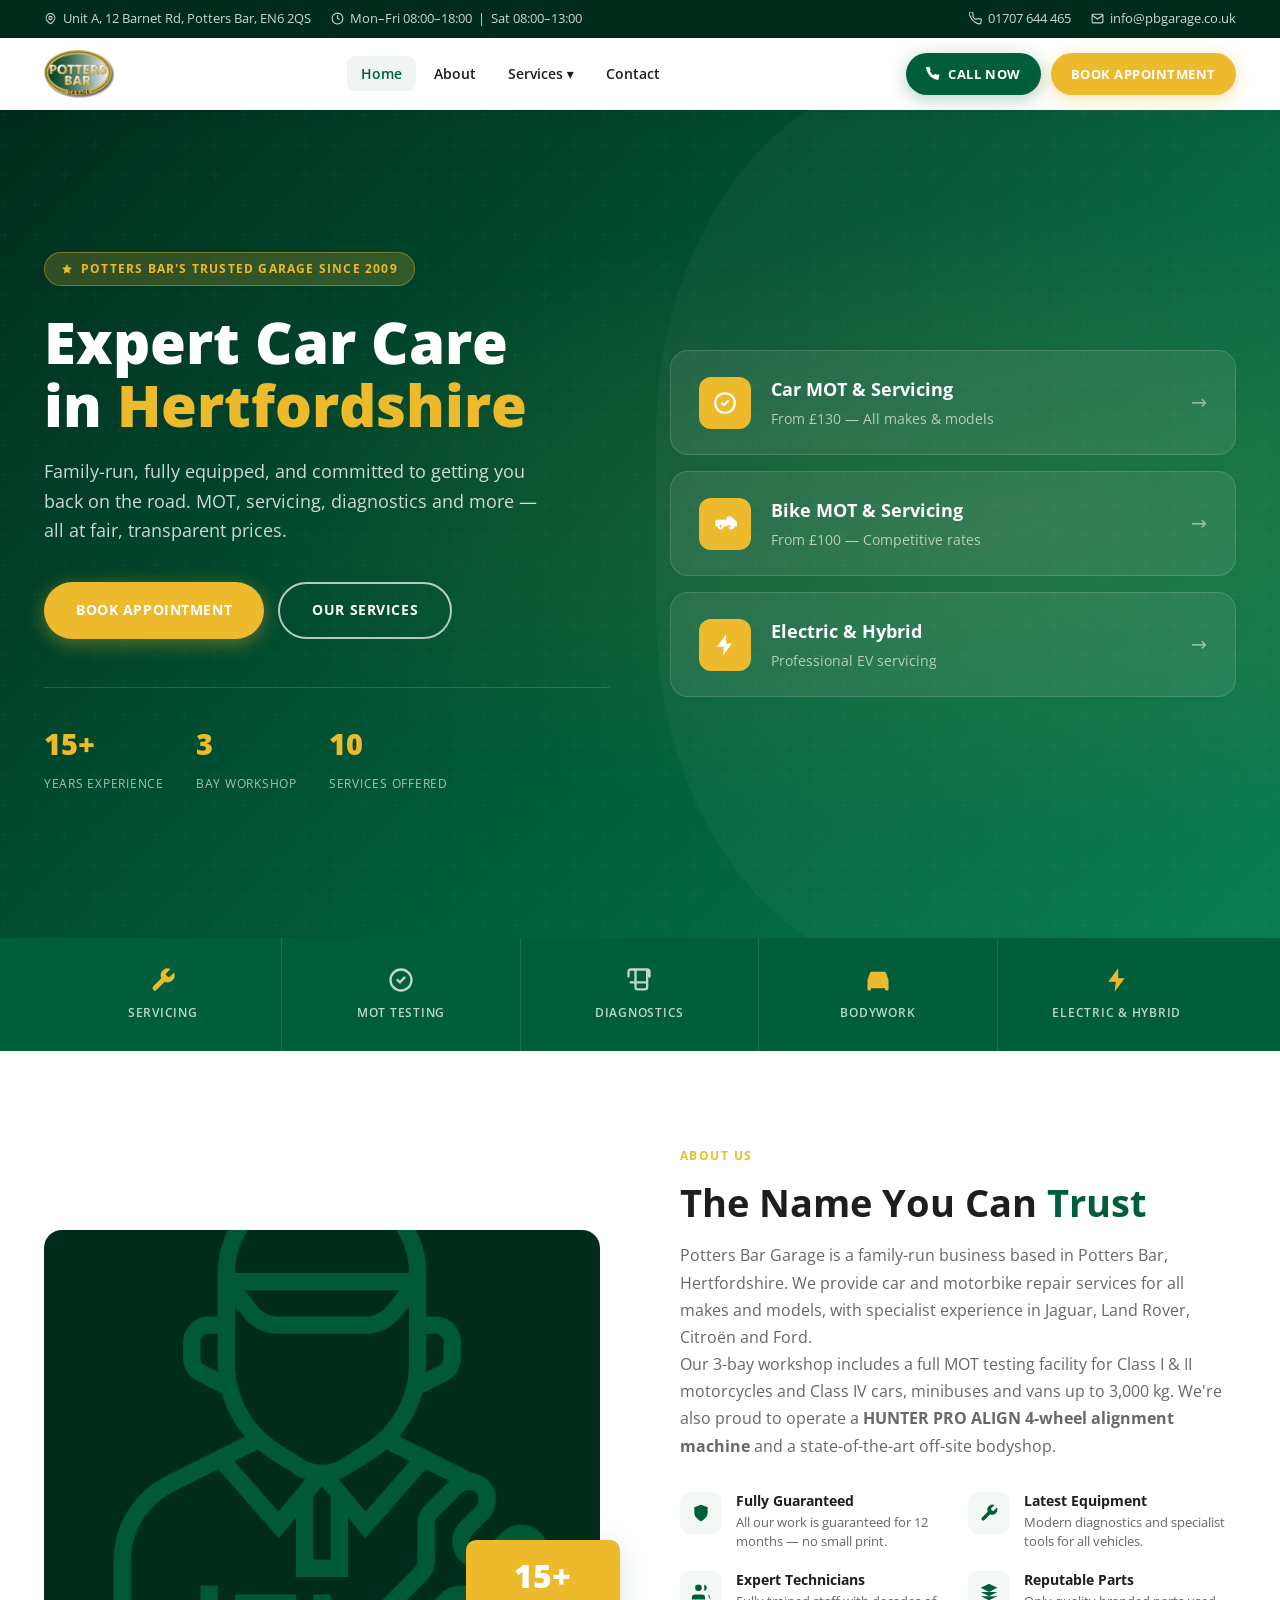
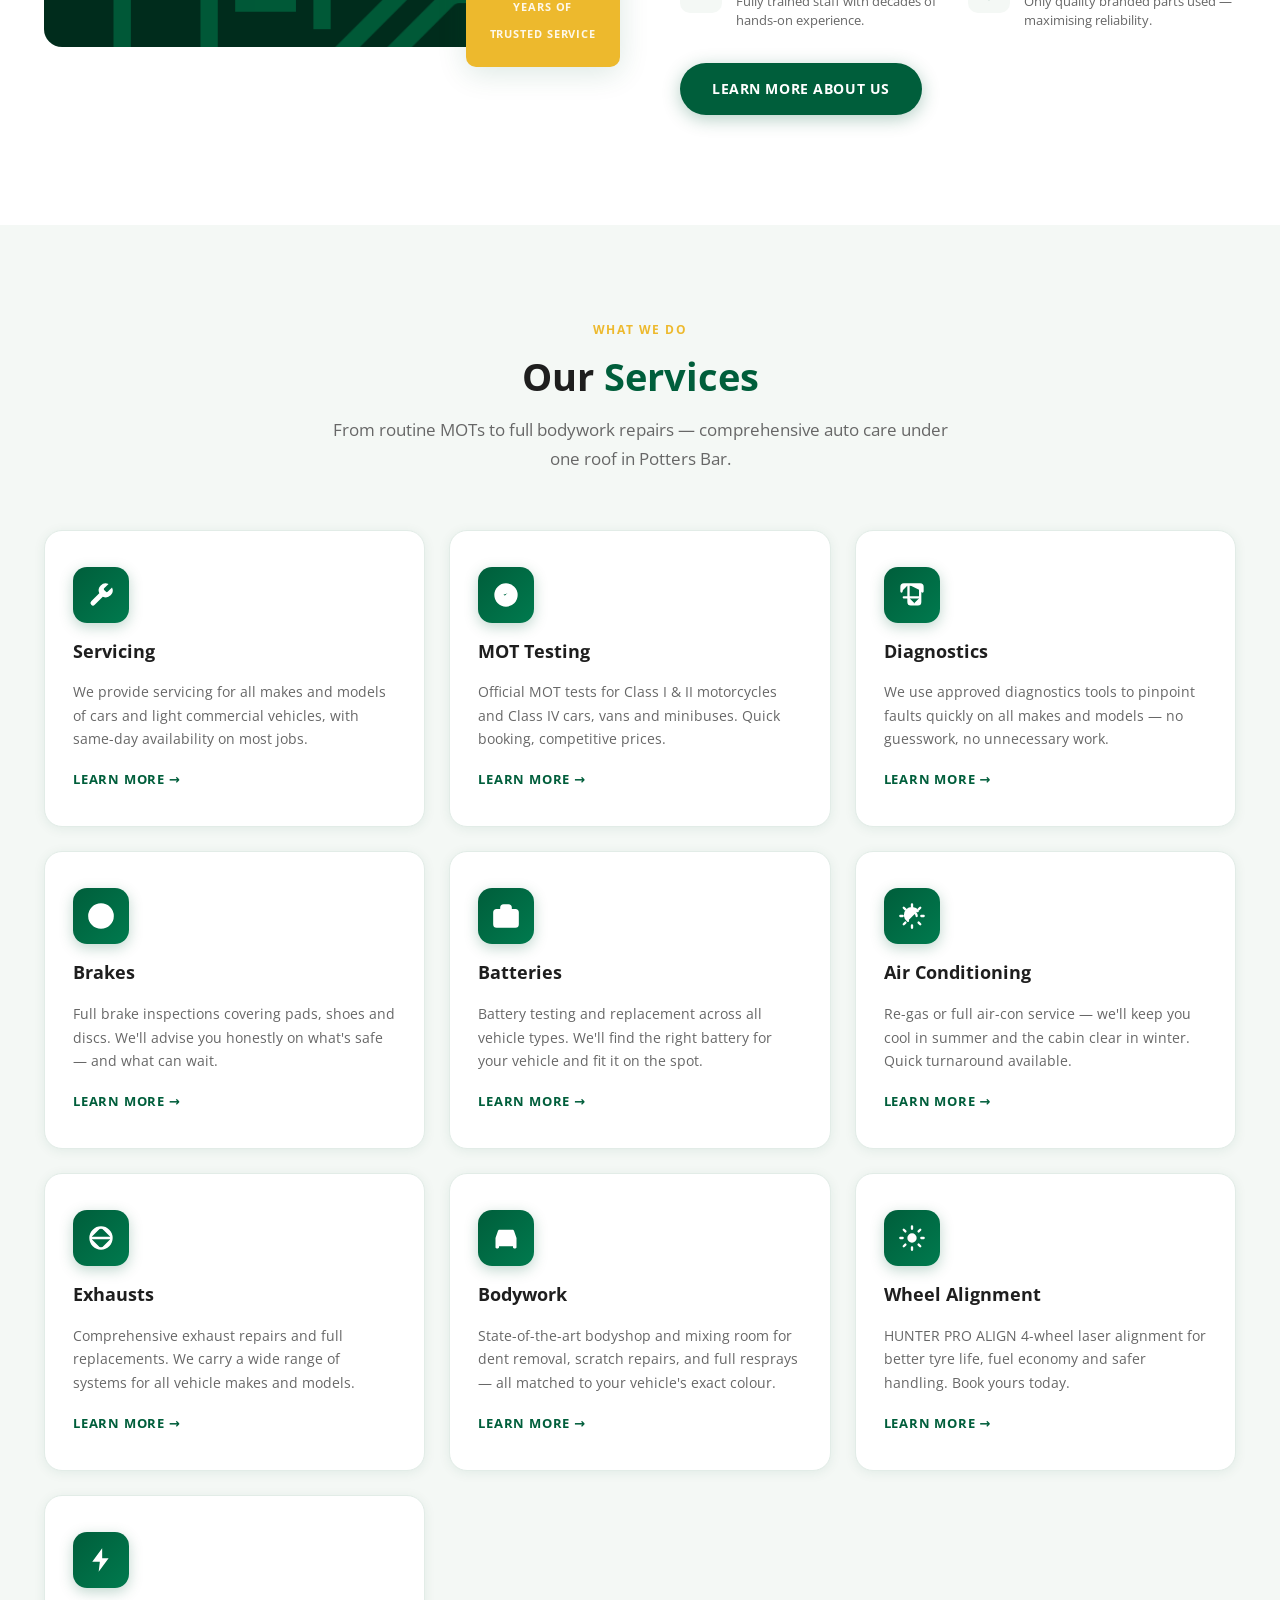
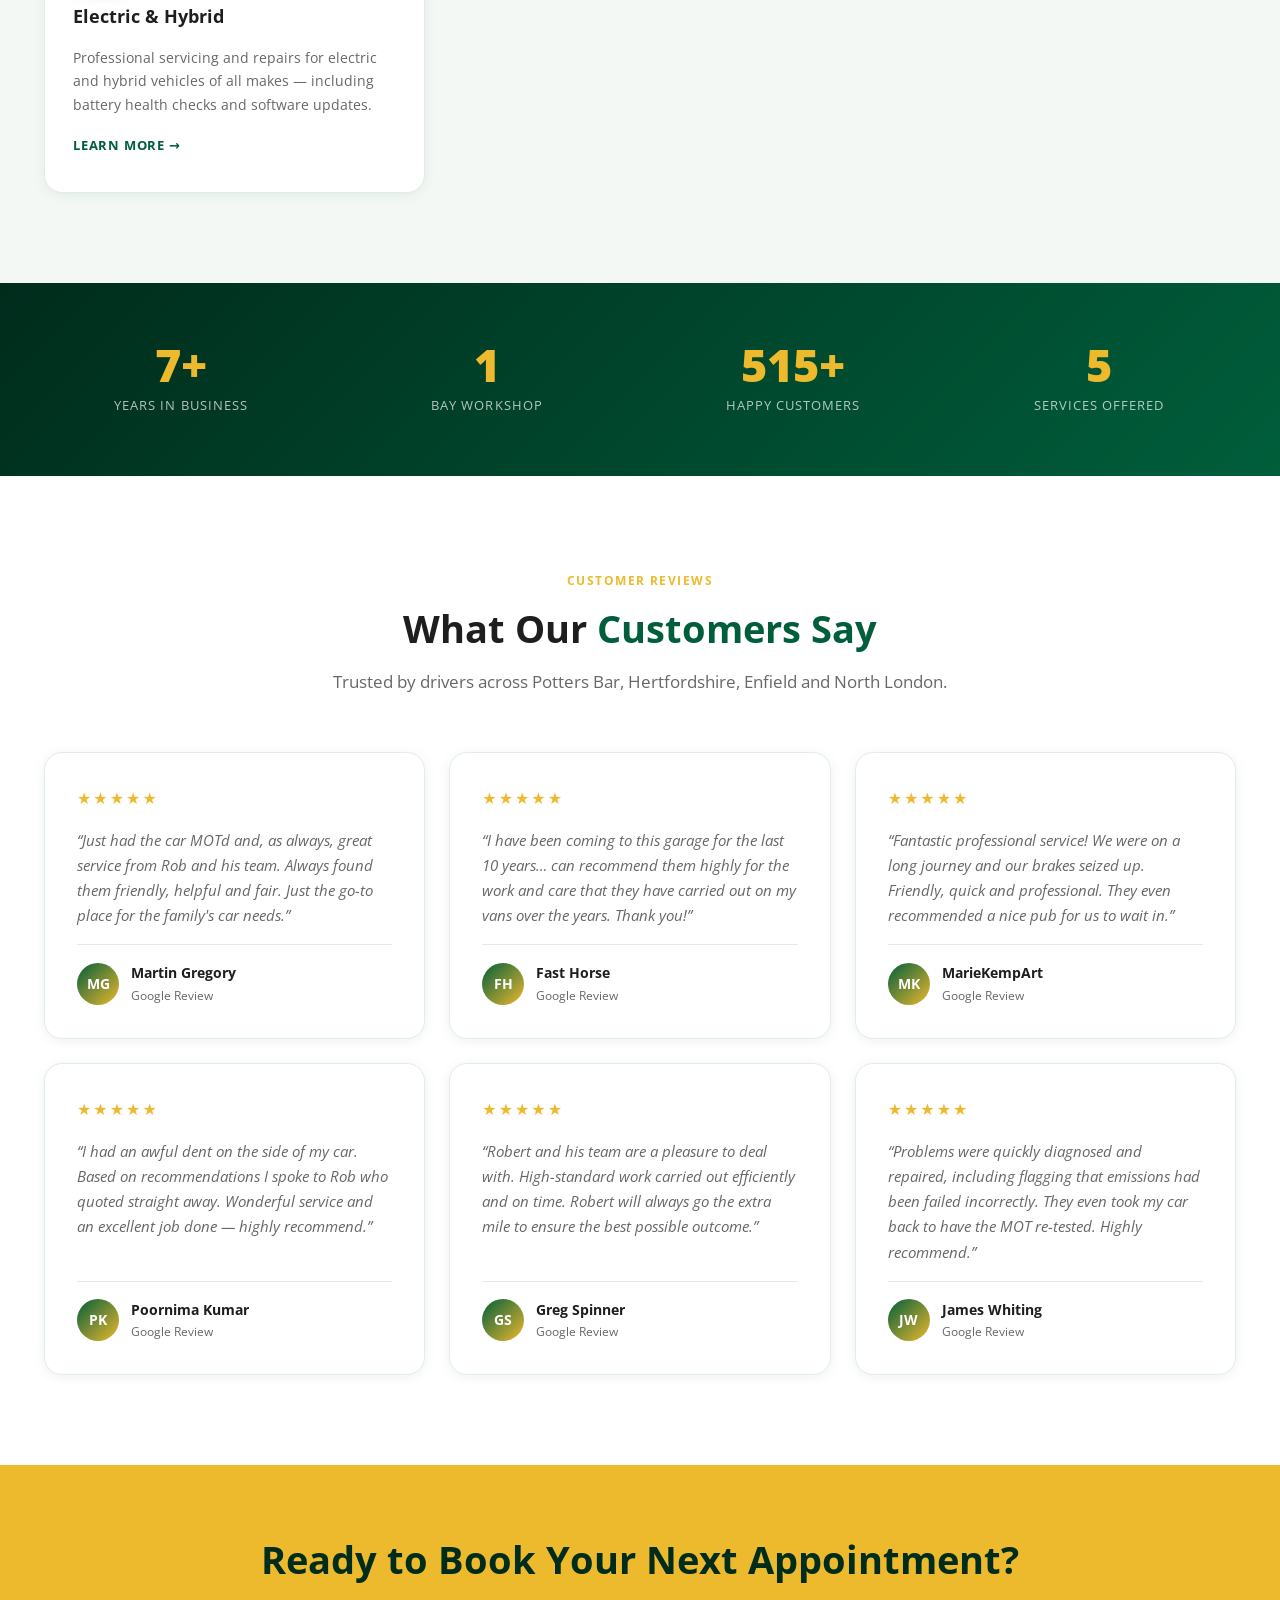
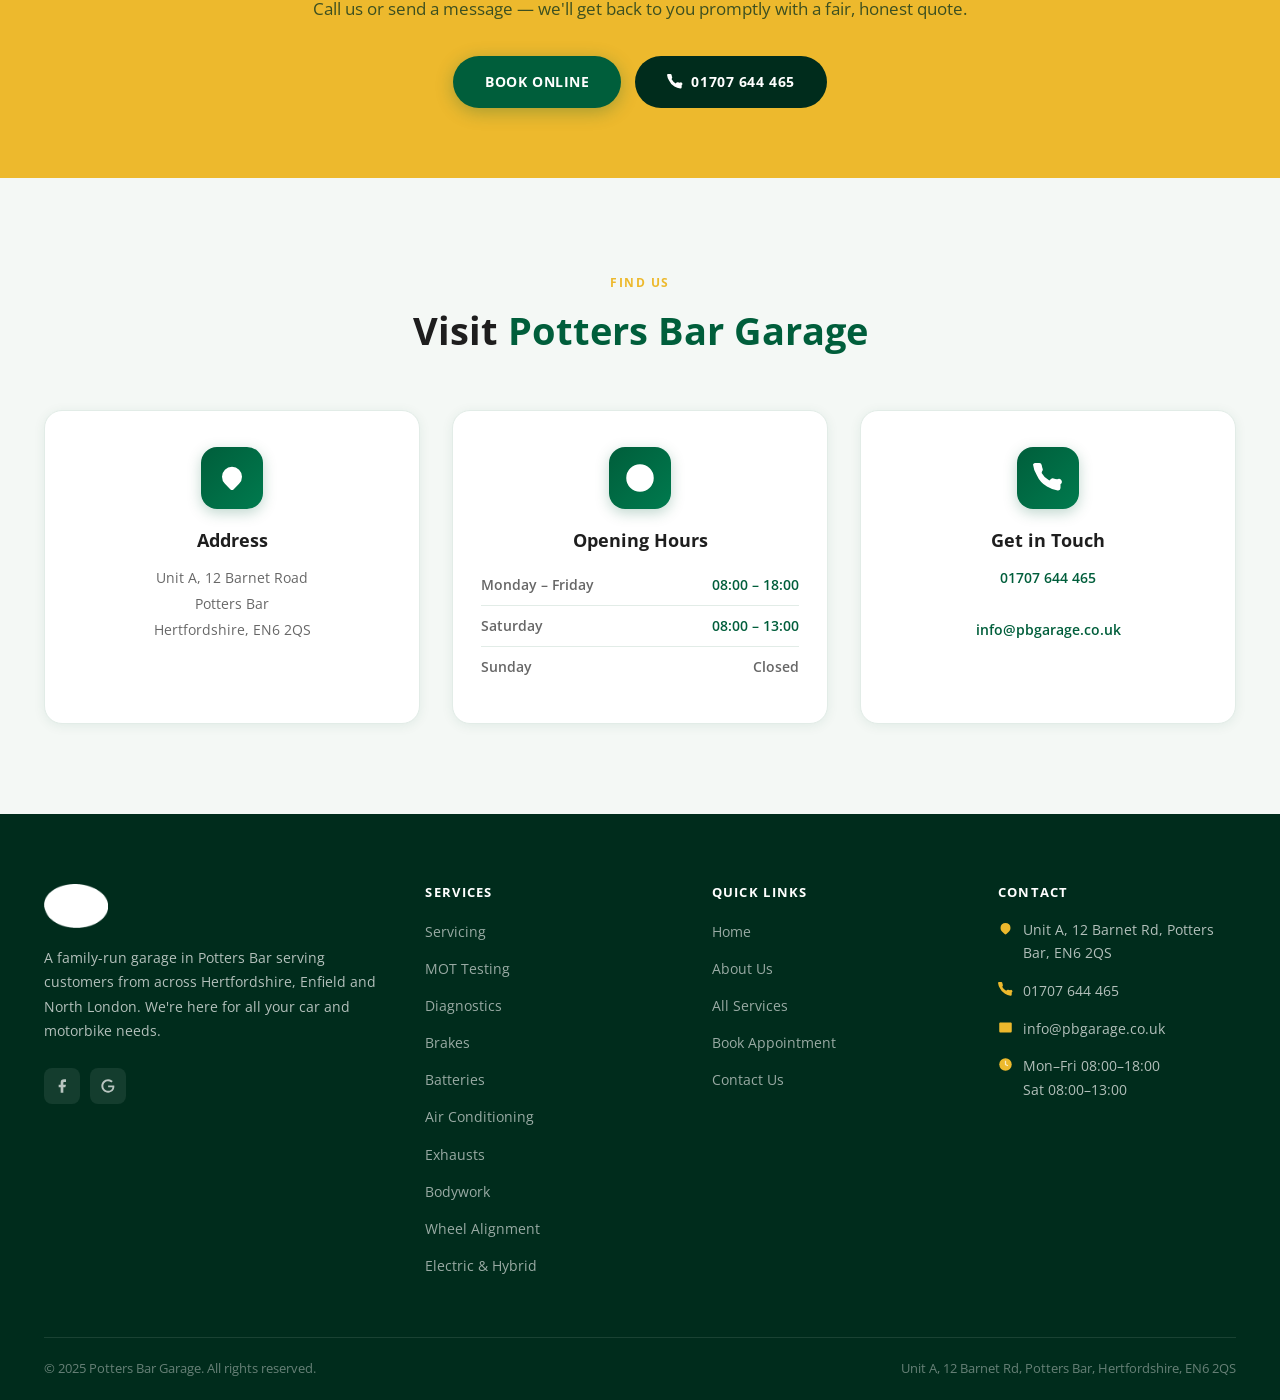
==== commit 1a7bbace: "image fix" ====
--- a/index.html
+++ b/index.html
@@ -9,6 +9,13 @@
   <link rel="preconnect" href="https://fonts.gstatic.com" crossorigin>
   <link href="https://fonts.googleapis.com/css2?family=Open+Sans:wght@400;500;600;700;800&display=swap" rel="stylesheet">
   <link rel="stylesheet" href="css/style.css">
+  <!-- Favicon -->
+  <link rel="icon" type="image/svg+xml" href="images/favicon.svg">
+  <link rel="icon" type="image/png" sizes="32x32" href="images/favicon-32.png">
+  <link rel="apple-touch-icon" href="images/favicon-180.png">
+  <!-- Fallback to live site until images/download.sh has been run -->
+  <link rel="icon" type="image/png" sizes="32x32" href="https://pottersbargarage.co.uk/wp-content/uploads/2022/03/cropped-logo-mini-32x32.png">
+  <link rel="apple-touch-icon" href="https://pottersbargarage.co.uk/wp-content/uploads/2022/03/cropped-logo-mini-180x180.png">
 </head>
 <body>
 
@@ -43,13 +50,9 @@
     <div class="container">
       <div class="header-inner">
         <a href="index.html" class="site-logo">
-          <div class="logo-icon">
-            <svg viewBox="0 0 24 24"><path d="M18.92 6.01C18.72 5.42 18.16 5 17.5 5h-11c-.66 0-1.21.42-1.42 1.01L3 12v8c0 .55.45 1 1 1h1c.55 0 1-.45 1-1v-1h12v1c0 .55.45 1 1 1h1c.55 0 1-.45 1-1v-8l-2.08-5.99zM6.85 7h10.29l1.04 3H5.81l1.04-3zM19 17H5v-5h14v5z"/><circle cx="7.5" cy="14.5" r="1.5"/><circle cx="16.5" cy="14.5" r="1.5"/></svg>
-          </div>
-          <div class="logo-text-wrap">
-            <span class="logo-name">Potters Bar Garage</span>
-            <span class="logo-tagline">Hertfordshire's Trusted Garage</span>
-          </div>
+          <img src="images/logo.png"
+               onerror="this.src='https://pottersbargarage.co.uk/wp-content/uploads/elementor/thumbs/Potters-Bar-Logo-PNG-1-po30l5fmrao1ntwb6v2pgnadifzz1dsg6e9g4xo96u.png'"
+               alt="Potters Bar Garage" height="48" style="height:48px;width:auto;display:block;">
         </a>
 
         <nav class="primary-nav" aria-label="Primary navigation">
@@ -213,8 +216,11 @@
   <section class="about-preview">
     <div class="container">
       <div class="about-image-wrap">
-        <div class="about-image-main">
-          <svg viewBox="0 0 24 24"><path d="M18.92 6.01C18.72 5.42 18.16 5 17.5 5h-11c-.66 0-1.21.42-1.42 1.01L3 12v8c0 .55.45 1 1 1h1c.55 0 1-.45 1-1v-1h12v1c0 .55.45 1 1 1h1c.55 0 1-.45 1-1v-8l-2.08-5.99zM6.85 7h10.29l1.04 3H5.81l1.04-3zM19 17H5v-5h14v5z"/><circle cx="7.5" cy="14.5" r="1.5"/><circle cx="16.5" cy="14.5" r="1.5"/></svg>
+        <div class="about-image-main" style="background:var(--green-dark);">
+          <img src="images/mechanic.png"
+               onerror="this.src='https://pottersbargarage.co.uk/wp-content/uploads/2022/04/mechanic-1-1.png'"
+               alt="Potters Bar Garage mechanic"
+               style="width:100%;height:100%;object-fit:cover;border-radius:inherit;opacity:.9;">
         </div>
         <div class="about-badge">
           <span class="about-badge-num">15+</span>
@@ -544,13 +550,9 @@
       <div class="footer-grid">
         <div class="footer-brand">
           <a href="index.html" class="footer-logo">
-            <div class="logo-icon">
-              <svg viewBox="0 0 24 24" fill="white"><path d="M18.92 6.01C18.72 5.42 18.16 5 17.5 5h-11c-.66 0-1.21.42-1.42 1.01L3 12v8c0 .55.45 1 1 1h1c.55 0 1-.45 1-1v-1h12v1c0 .55.45 1 1 1h1c.55 0 1-.45 1-1v-8l-2.08-5.99z"/></svg>
-            </div>
-            <div class="logo-text-wrap">
-              <span class="logo-name">Potters Bar Garage</span>
-              <span class="logo-tagline">Hertfordshire's Trusted Garage</span>
-            </div>
+            <img src="images/logo.png"
+                 onerror="this.src='https://pottersbargarage.co.uk/wp-content/uploads/elementor/thumbs/Potters-Bar-Logo-PNG-1-po30l5fmrao1ntwb6v2pgnadifzz1dsg6e9g4xo96u.png'"
+                 alt="Potters Bar Garage" height="44" style="height:44px;width:auto;display:block;filter:brightness(0) invert(1);">
           </a>
           <p>A family-run garage in Potters Bar serving customers from across Hertfordshire, Enfield and North London. We're here for all your car and motorbike needs.</p>
           <div class="footer-social">
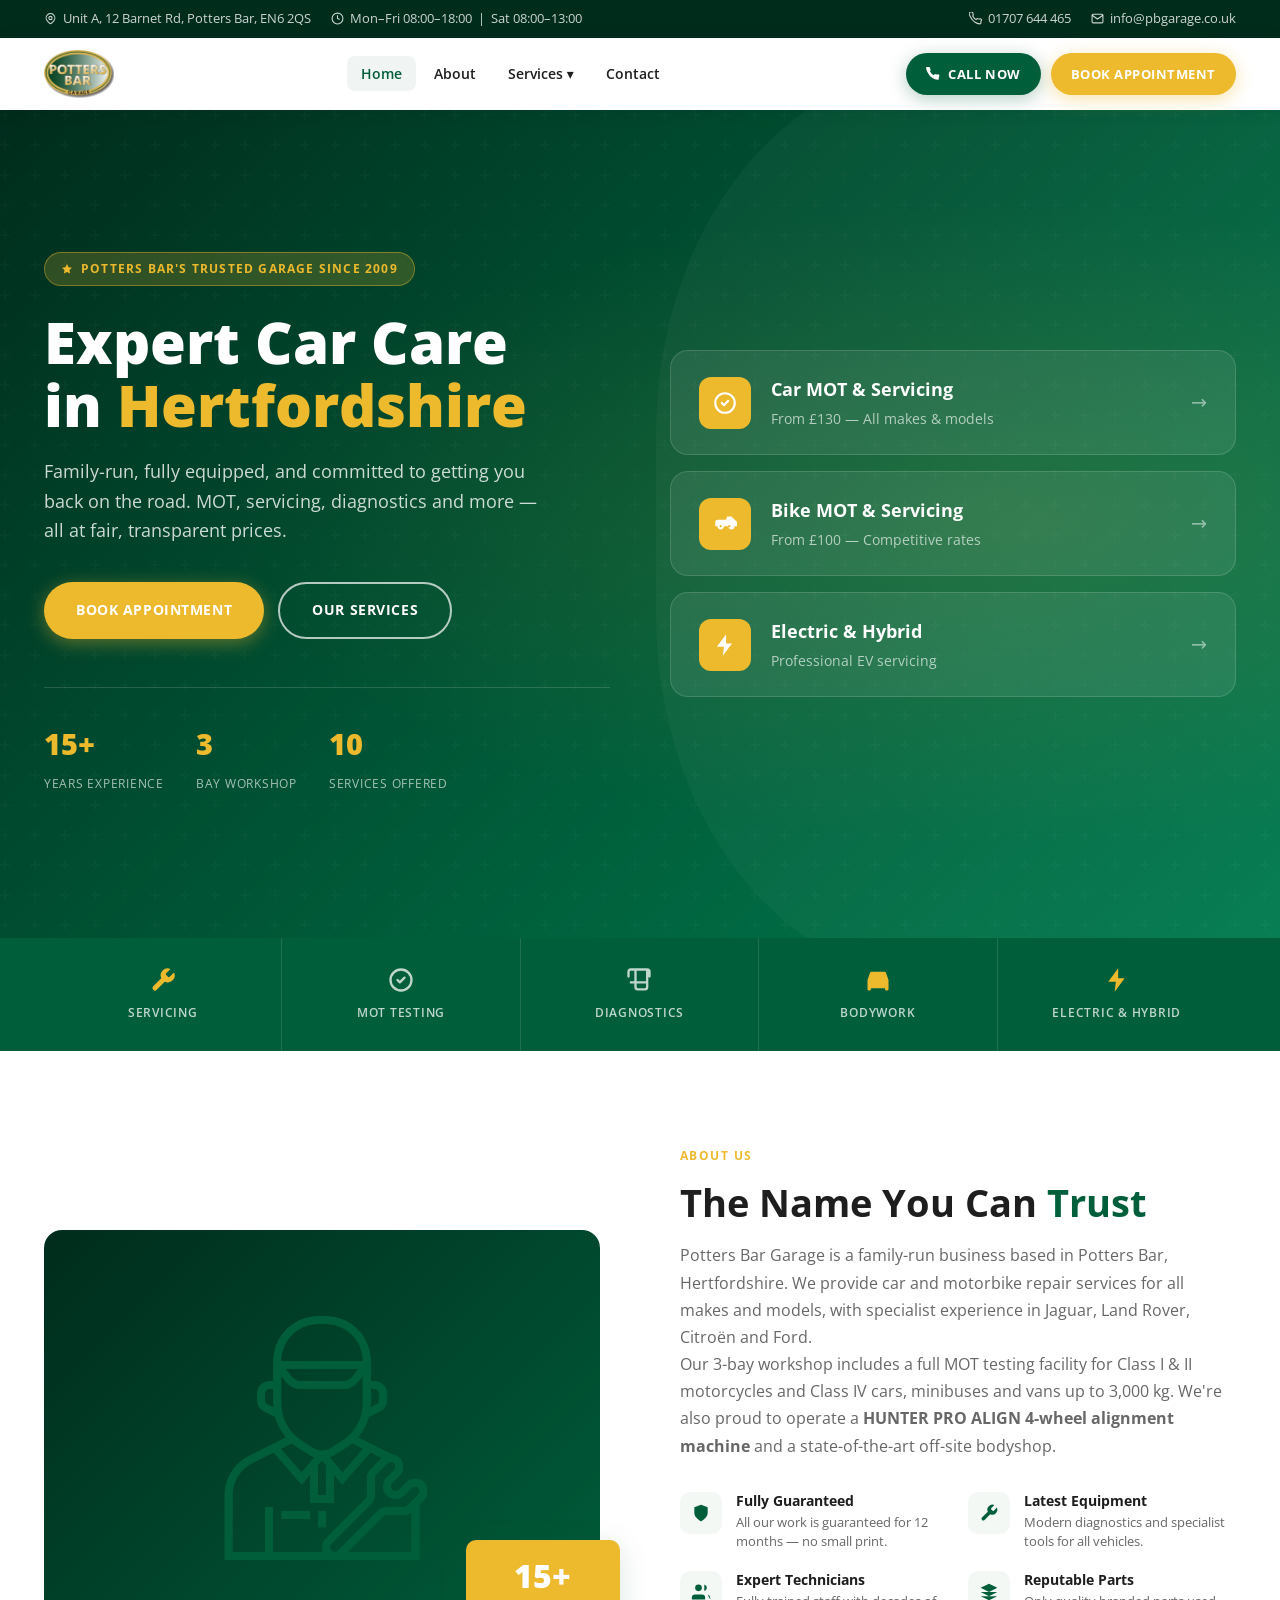
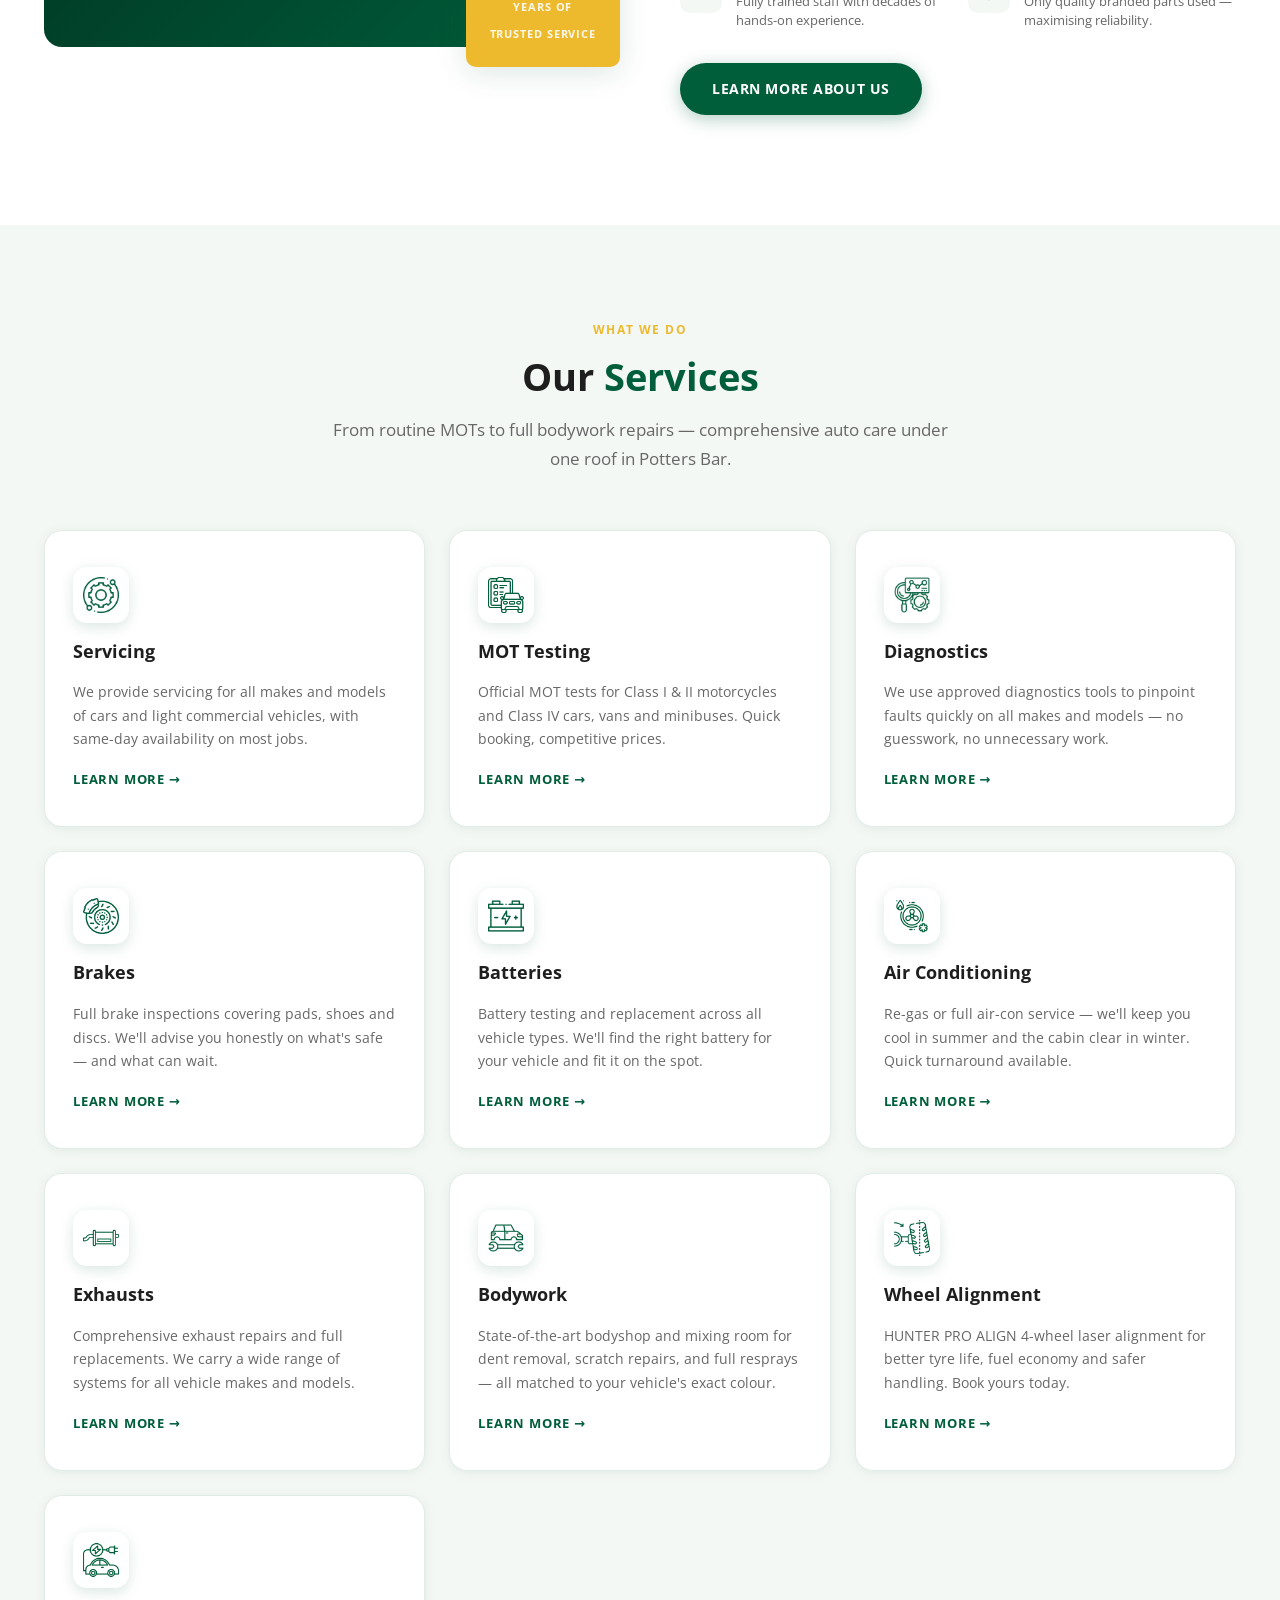
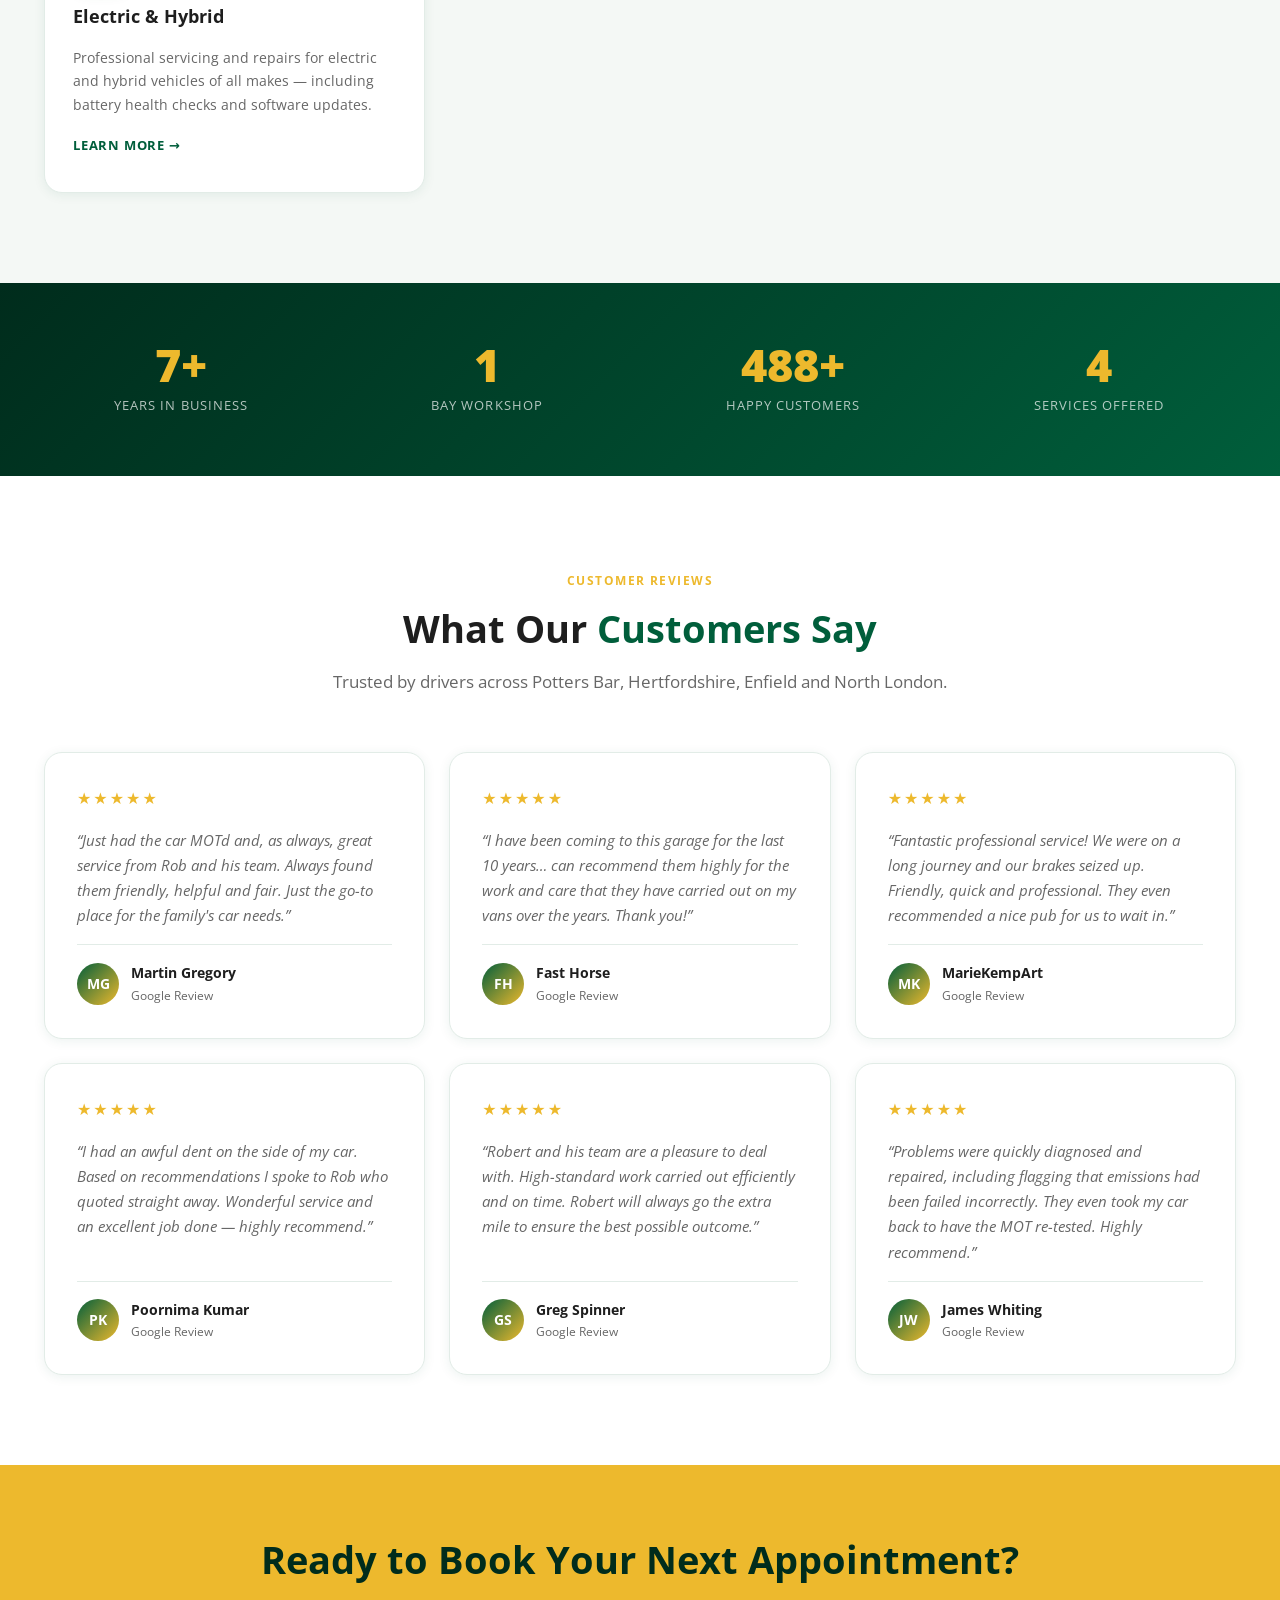
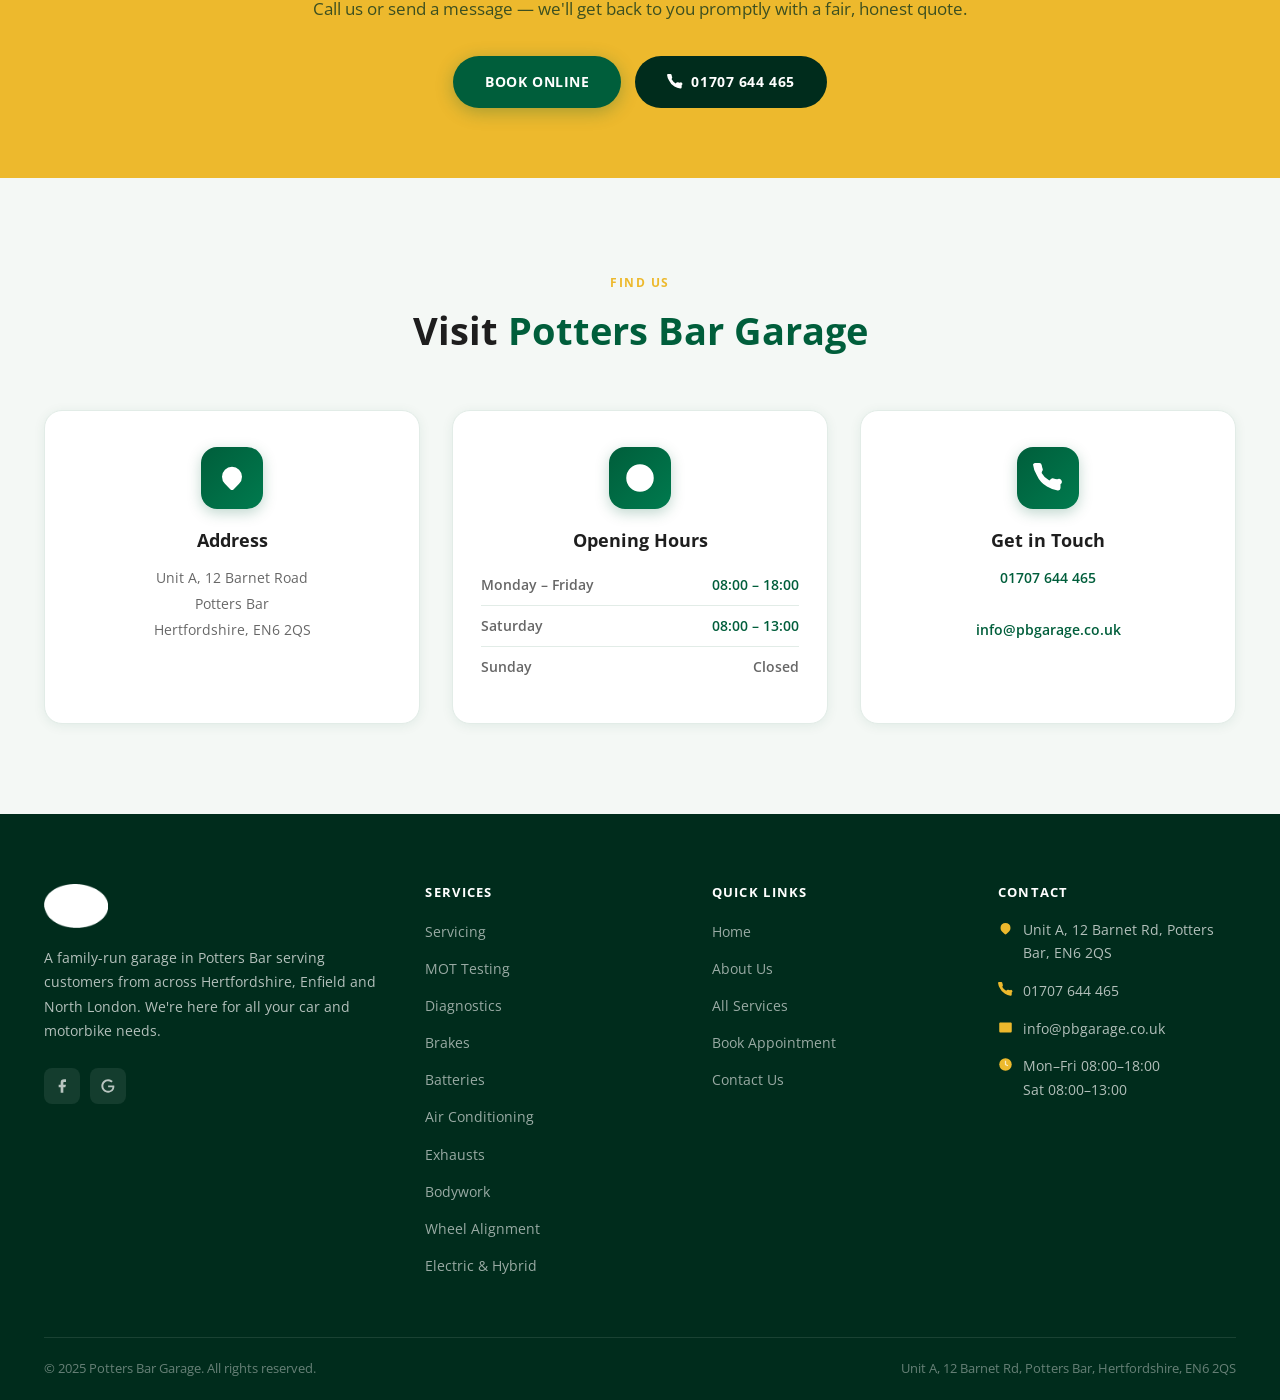
==== commit 630d834f: "more image fix" ====
--- a/index.html
+++ b/index.html
@@ -50,9 +50,7 @@
     <div class="container">
       <div class="header-inner">
         <a href="index.html" class="site-logo">
-          <img src="images/logo.png"
-               onerror="this.src='https://pottersbargarage.co.uk/wp-content/uploads/elementor/thumbs/Potters-Bar-Logo-PNG-1-po30l5fmrao1ntwb6v2pgnadifzz1dsg6e9g4xo96u.png'"
-               alt="Potters Bar Garage" height="48" style="height:48px;width:auto;display:block;">
+          <img src="https://pottersbargarage.co.uk/wp-content/uploads/elementor/thumbs/Potters-Bar-Logo-PNG-1-po30l5fmrao1ntwb6v2pgnadifzz1dsg6e9g4xo96u.png" onerror="this.onerror=null;this.src='images/logo.png'" alt="Potters Bar Garage" height="48" style="height:48px;width:auto;display:block;">
         </a>
 
         <nav class="primary-nav" aria-label="Primary navigation">
@@ -216,11 +214,11 @@
   <section class="about-preview">
     <div class="container">
       <div class="about-image-wrap">
-        <div class="about-image-main" style="background:var(--green-dark);">
-          <img src="images/mechanic.png"
-               onerror="this.src='https://pottersbargarage.co.uk/wp-content/uploads/2022/04/mechanic-1-1.png'"
+        <div class="about-image-main">
+          <img src="https://pottersbargarage.co.uk/wp-content/uploads/2022/04/mechanic-1-1.png"
+               onerror="this.onerror=null;this.src='images/mechanic.png'"
                alt="Potters Bar Garage mechanic"
-               style="width:100%;height:100%;object-fit:cover;border-radius:inherit;opacity:.9;">
+               style="width:260px;height:260px;object-fit:contain;">
         </div>
         <div class="about-badge">
           <span class="about-badge-num">15+</span>
@@ -288,90 +286,70 @@
 
       <div class="services-grid">
         <a href="services.html#servicing" class="service-card">
-          <div class="service-icon">
-            <svg viewBox="0 0 24 24" fill="white"><path d="M14.7 6.3a1 1 0 000 1.4l1.6 1.6a1 1 0 001.4 0l3.77-3.77a6 6 0 01-7.94 7.94l-6.91 6.91a2.12 2.12 0 01-3-3l6.91-6.91a6 6 0 017.94-7.94l-3.76 3.76z"/></svg>
-          </div>
+          <div class="service-icon" style="background:var(--white);box-shadow:0 4px 14px rgba(0,94,59,.15);"><img src="https://pottersbargarage.co.uk/wp-content/uploads/elementor/thumbs/technical-support-2-po30b5fetw725dex3vrvqbxkqmy4zipe2n73c1oupg.png" onerror="this.onerror=null;this.src='images/icon-servicing.png'" alt="servicing" style="width:36px;height:36px;object-fit:contain;"></div>
           <div class="service-title">Servicing</div>
           <p class="service-desc">We provide servicing for all makes and models of cars and light commercial vehicles, with same-day availability on most jobs.</p>
           <span class="service-link">Learn more →</span>
         </a>
 
         <a href="services.html#mot" class="service-card">
-          <div class="service-icon">
-            <svg viewBox="0 0 24 24" fill="none" stroke="white" stroke-width="2" stroke-linecap="round"><path d="M9 12l2 2 4-4m6 2a9 9 0 11-18 0 9 9 0 0118 0z"/></svg>
-          </div>
+          <div class="service-icon" style="background:var(--white);box-shadow:0 4px 14px rgba(0,94,59,.15);"><img src="https://pottersbargarage.co.uk/wp-content/uploads/elementor/thumbs/MoT-1-po30eynuo3ake8oyaf6j1z6pkmkw2i5ruowi0l33h4.png" onerror="this.onerror=null;this.src='images/icon-mot.png'" alt="mot" style="width:36px;height:36px;object-fit:contain;"></div>
           <div class="service-title">MOT Testing</div>
           <p class="service-desc">Official MOT tests for Class I &amp; II motorcycles and Class IV cars, vans and minibuses. Quick booking, competitive prices.</p>
           <span class="service-link">Learn more →</span>
         </a>
 
         <a href="services.html#diagnostics" class="service-card">
-          <div class="service-icon">
-            <svg viewBox="0 0 24 24" fill="none" stroke="white" stroke-width="2" stroke-linecap="round"><path d="M9 3H5a2 2 0 00-2 2v4m6-6h10a2 2 0 012 2v4M9 3v11m0 0H5m4 0h10m-10 0v4a2 2 0 002 2h4M19 3v11m0 0v4a2 2 0 01-2 2h-4"/></svg>
-          </div>
+          <div class="service-icon" style="background:var(--white);box-shadow:0 4px 14px rgba(0,94,59,.15);"><img src="https://pottersbargarage.co.uk/wp-content/uploads/elementor/thumbs/diagnostic-2-po30d4v59awunqj5iqniztwlvx618ikzogrzt2qxkk.png" onerror="this.onerror=null;this.src='images/icon-diagnostics.png'" alt="diagnostics" style="width:36px;height:36px;object-fit:contain;"></div>
           <div class="service-title">Diagnostics</div>
           <p class="service-desc">We use approved diagnostics tools to pinpoint faults quickly on all makes and models — no guesswork, no unnecessary work.</p>
           <span class="service-link">Learn more →</span>
         </a>
 
         <a href="services.html#brakes" class="service-card">
-          <div class="service-icon">
-            <svg viewBox="0 0 24 24" fill="none" stroke="white" stroke-width="2" stroke-linecap="round"><circle cx="12" cy="12" r="10"/><circle cx="12" cy="12" r="6"/><circle cx="12" cy="12" r="2"/></svg>
-          </div>
+          <div class="service-icon" style="background:var(--white);box-shadow:0 4px 14px rgba(0,94,59,.15);"><img src="https://pottersbargarage.co.uk/wp-content/uploads/elementor/thumbs/disc-brake-2-1-po30h5mam6anhhi9hdb6vf9fgzrq12v85jpabtu0yg.png" onerror="this.onerror=null;this.src='images/icon-brakes.png'" alt="brakes" style="width:36px;height:36px;object-fit:contain;"></div>
           <div class="service-title">Brakes</div>
           <p class="service-desc">Full brake inspections covering pads, shoes and discs. We'll advise you honestly on what's safe — and what can wait.</p>
           <span class="service-link">Learn more →</span>
         </a>
 
         <a href="services.html#batteries" class="service-card">
-          <div class="service-icon">
-            <svg viewBox="0 0 24 24" fill="none" stroke="white" stroke-width="2" stroke-linecap="round"><rect x="2" y="7" width="20" height="14" rx="2"/><path d="M16 7V5a2 2 0 00-2-2h-4a2 2 0 00-2 2v2"/><line x1="12" y1="12" x2="12" y2="16"/><line x1="10" y1="14" x2="14" y2="14"/></svg>
-          </div>
+          <div class="service-icon" style="background:var(--white);box-shadow:0 4px 14px rgba(0,94,59,.15);"><img src="https://pottersbargarage.co.uk/wp-content/uploads/elementor/thumbs/battery-1-po30g4yl7mwgwoziffgqo6igayseovtp0i9cm1cdp4.png" onerror="this.onerror=null;this.src='images/icon-batteries.png'" alt="batteries" style="width:36px;height:36px;object-fit:contain;"></div>
           <div class="service-title">Batteries</div>
           <p class="service-desc">Battery testing and replacement across all vehicle types. We'll find the right battery for your vehicle and fit it on the spot.</p>
           <span class="service-link">Learn more →</span>
         </a>
 
         <a href="services.html#aircon" class="service-card">
-          <div class="service-icon">
-            <svg viewBox="0 0 24 24" fill="none" stroke="white" stroke-width="2" stroke-linecap="round"><path d="M12 8a4 4 0 014 4M8.53 16.11a6 6 0 118.36-8.36"/><path d="M12 2v2m0 16v2M4.93 4.93l1.41 1.41M17.66 17.66l1.41 1.41M2 12h2m16 0h2M6.34 17.66l-1.41 1.41M19.07 4.93l-1.41 1.41"/></svg>
-          </div>
+          <div class="service-icon" style="background:var(--white);box-shadow:0 4px 14px rgba(0,94,59,.15);"><img src="https://pottersbargarage.co.uk/wp-content/uploads/elementor/thumbs/air-conditioning-1-po30gqkvktq2bq43x6t5rj21yttulx7irh9inegbq0.png" onerror="this.onerror=null;this.src='images/icon-aircon.png'" alt="aircon" style="width:36px;height:36px;object-fit:contain;"></div>
           <div class="service-title">Air Conditioning</div>
           <p class="service-desc">Re-gas or full air-con service — we'll keep you cool in summer and the cabin clear in winter. Quick turnaround available.</p>
           <span class="service-link">Learn more →</span>
         </a>
 
         <a href="services.html#exhausts" class="service-card">
-          <div class="service-icon">
-            <svg viewBox="0 0 24 24" fill="none" stroke="white" stroke-width="2" stroke-linecap="round"><path d="M3 12h18M3 12a9 9 0 009 9m-9-9a9 9 0 019-9m9 9a9 9 0 01-9 9m9-9a9 9 0 00-9-9"/></svg>
-          </div>
+          <div class="service-icon" style="background:var(--white);box-shadow:0 4px 14px rgba(0,94,59,.15);"><img src="https://pottersbargarage.co.uk/wp-content/uploads/elementor/thumbs/exhaust-pipe-1-po30fiegnm1l61wa35pp0c7e1pvlk5c4xelp3e9tug.png" onerror="this.onerror=null;this.src='images/icon-exhausts.png'" alt="exhausts" style="width:36px;height:36px;object-fit:contain;"></div>
           <div class="service-title">Exhausts</div>
           <p class="service-desc">Comprehensive exhaust repairs and full replacements. We carry a wide range of systems for all vehicle makes and models.</p>
           <span class="service-link">Learn more →</span>
         </a>
 
         <a href="services.html#bodywork" class="service-card">
-          <div class="service-icon">
-            <svg viewBox="0 0 24 24" fill="white"><path d="M18.92 6.01C18.72 5.42 18.16 5 17.5 5h-11c-.66 0-1.21.42-1.42 1.01L3 12v8c0 .55.45 1 1 1h1c.55 0 1-.45 1-1v-1h12v1c0 .55.45 1 1 1h1c.55 0 1-.45 1-1v-8l-2.08-5.99z"/></svg>
-          </div>
+          <div class="service-icon" style="background:var(--white);box-shadow:0 4px 14px rgba(0,94,59,.15);"><img src="https://pottersbargarage.co.uk/wp-content/uploads/elementor/thumbs/body-repair-1-po30hs6f675j84lhtn28j9khq8oj5tcs8ncxugwkt4.png" onerror="this.onerror=null;this.src='images/icon-bodywork.png'" alt="bodywork" style="width:36px;height:36px;object-fit:contain;"></div>
           <div class="service-title">Bodywork</div>
           <p class="service-desc">State-of-the-art bodyshop and mixing room for dent removal, scratch repairs, and full resprays — all matched to your vehicle's exact colour.</p>
           <span class="service-link">Learn more →</span>
         </a>
 
         <a href="services.html#wheel-alignment" class="service-card">
-          <div class="service-icon">
-            <svg viewBox="0 0 24 24" fill="none" stroke="white" stroke-width="2" stroke-linecap="round"><circle cx="12" cy="12" r="3"/><path d="M19.07 4.93l-1.41 1.41M6.34 17.66l-1.41 1.41M2 12h2m16 0h2M4.93 4.93l1.41 1.41M17.66 17.66l1.41 1.41M12 2v2m0 16v2"/></svg>
-          </div>
+          <div class="service-icon" style="background:var(--white);box-shadow:0 4px 14px rgba(0,94,59,.15);"><img src="https://pottersbargarage.co.uk/wp-content/uploads/elementor/thumbs/wheel-alignment-1-1-po30ibx15pwjzxstmdlehml67bz8ngj5bd24xa3b6g.png" onerror="this.onerror=null;this.src='images/icon-wheel.png'" alt="wheel" style="width:36px;height:36px;object-fit:contain;"></div>
           <div class="service-title">Wheel Alignment</div>
           <p class="service-desc">HUNTER PRO ALIGN 4-wheel laser alignment for better tyre life, fuel economy and safer handling. Book yours today.</p>
           <span class="service-link">Learn more →</span>
         </a>
 
         <a href="services.html#electric" class="service-card">
-          <div class="service-icon">
-            <svg viewBox="0 0 24 24" fill="white"><path d="M13 2L4.5 13.5H11L10 22l8.5-11.5H13L13 2z"/></svg>
-          </div>
+          <div class="service-icon" style="background:var(--white);box-shadow:0 4px 14px rgba(0,94,59,.15);"><img src="https://pottersbargarage.co.uk/wp-content/uploads/elementor/thumbs/electric-car-1-po30j36cnwxvcmp877dkzxpjfi8vuojd33z7uayw60.png" onerror="this.onerror=null;this.src='images/icon-electric.png'" alt="electric" style="width:36px;height:36px;object-fit:contain;"></div>
           <div class="service-title">Electric &amp; Hybrid</div>
           <p class="service-desc">Professional servicing and repairs for electric and hybrid vehicles of all makes — including battery health checks and software updates.</p>
           <span class="service-link">Learn more →</span>
@@ -550,9 +528,7 @@
       <div class="footer-grid">
         <div class="footer-brand">
           <a href="index.html" class="footer-logo">
-            <img src="images/logo.png"
-                 onerror="this.src='https://pottersbargarage.co.uk/wp-content/uploads/elementor/thumbs/Potters-Bar-Logo-PNG-1-po30l5fmrao1ntwb6v2pgnadifzz1dsg6e9g4xo96u.png'"
-                 alt="Potters Bar Garage" height="44" style="height:44px;width:auto;display:block;filter:brightness(0) invert(1);">
+            <img src="https://pottersbargarage.co.uk/wp-content/uploads/elementor/thumbs/Potters-Bar-Logo-PNG-1-po30l5fmrao1ntwb6v2pgnadifzz1dsg6e9g4xo96u.png" onerror="this.onerror=null;this.src='images/logo.png'" alt="Potters Bar Garage" height="44" style="height:44px;width:auto;display:block;filter:brightness(0) invert(1);">
           </a>
           <p>A family-run garage in Potters Bar serving customers from across Hertfordshire, Enfield and North London. We're here for all your car and motorbike needs.</p>
           <div class="footer-social">
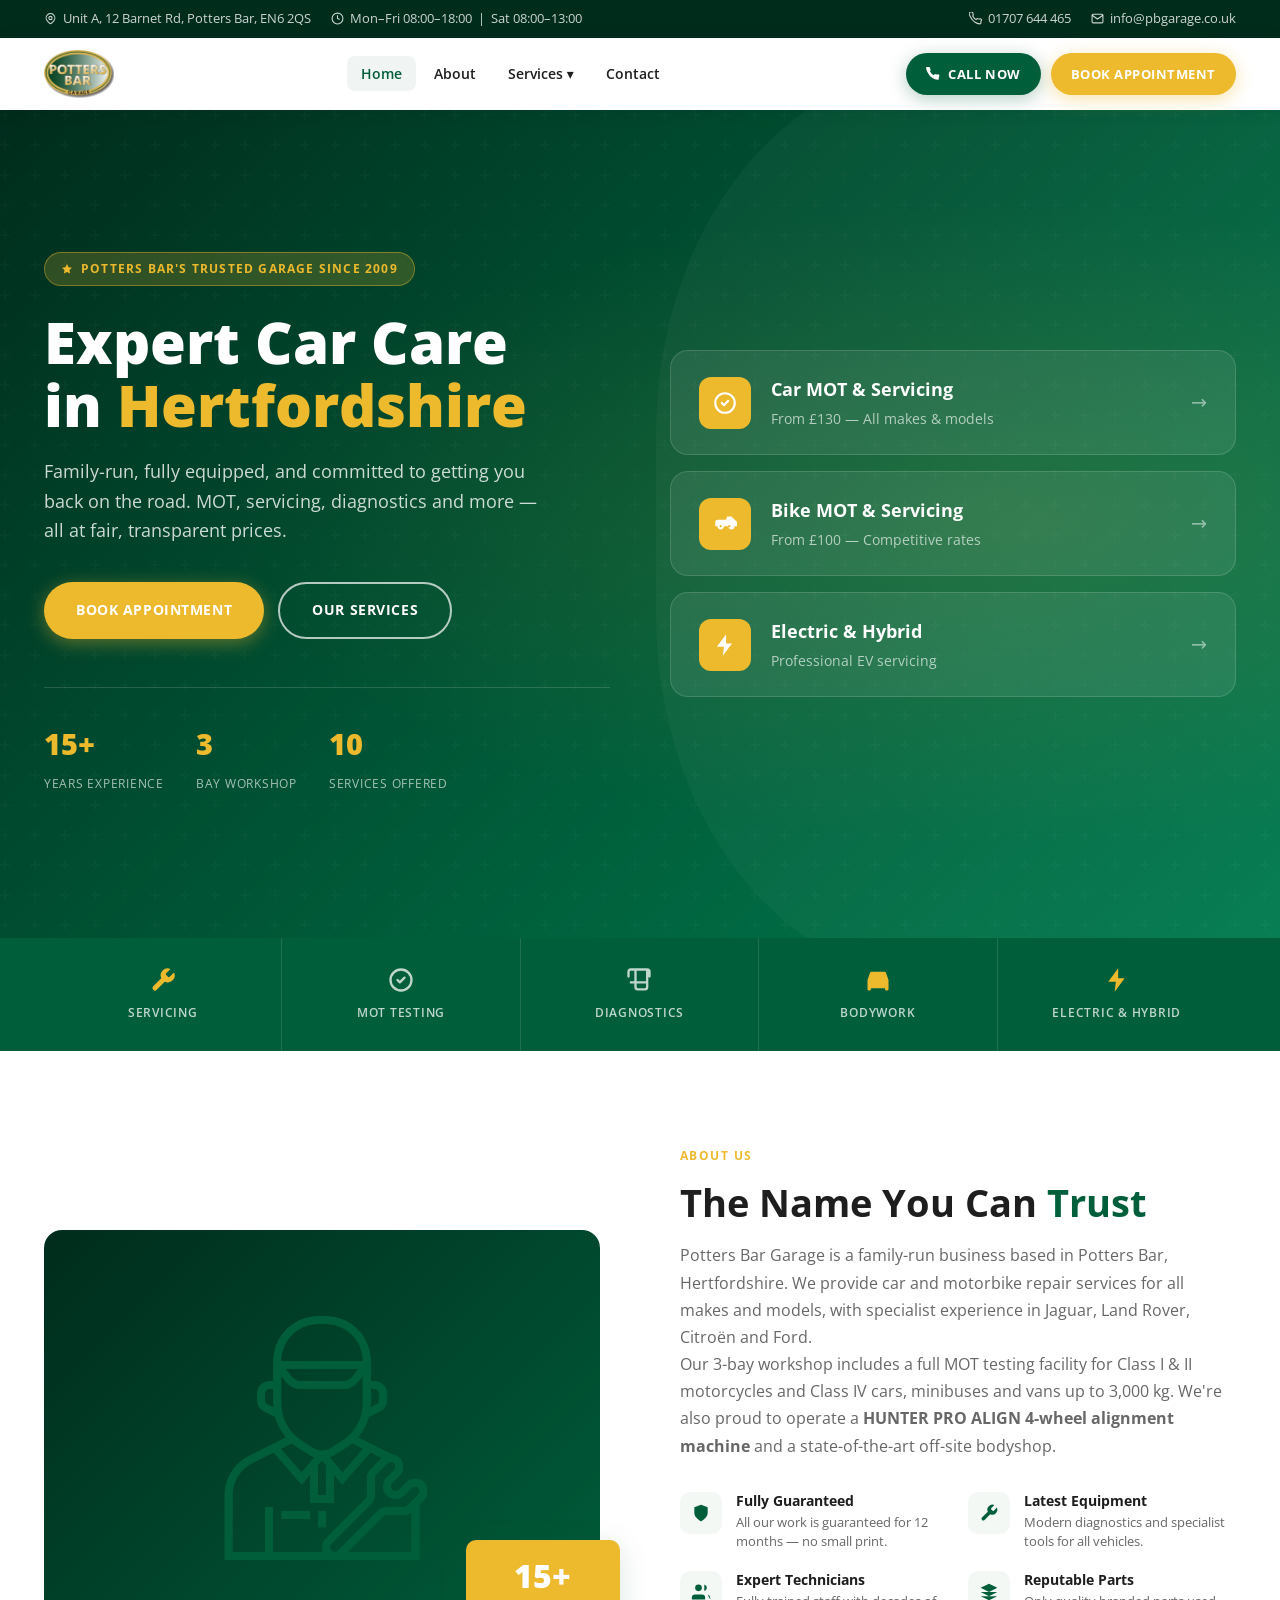
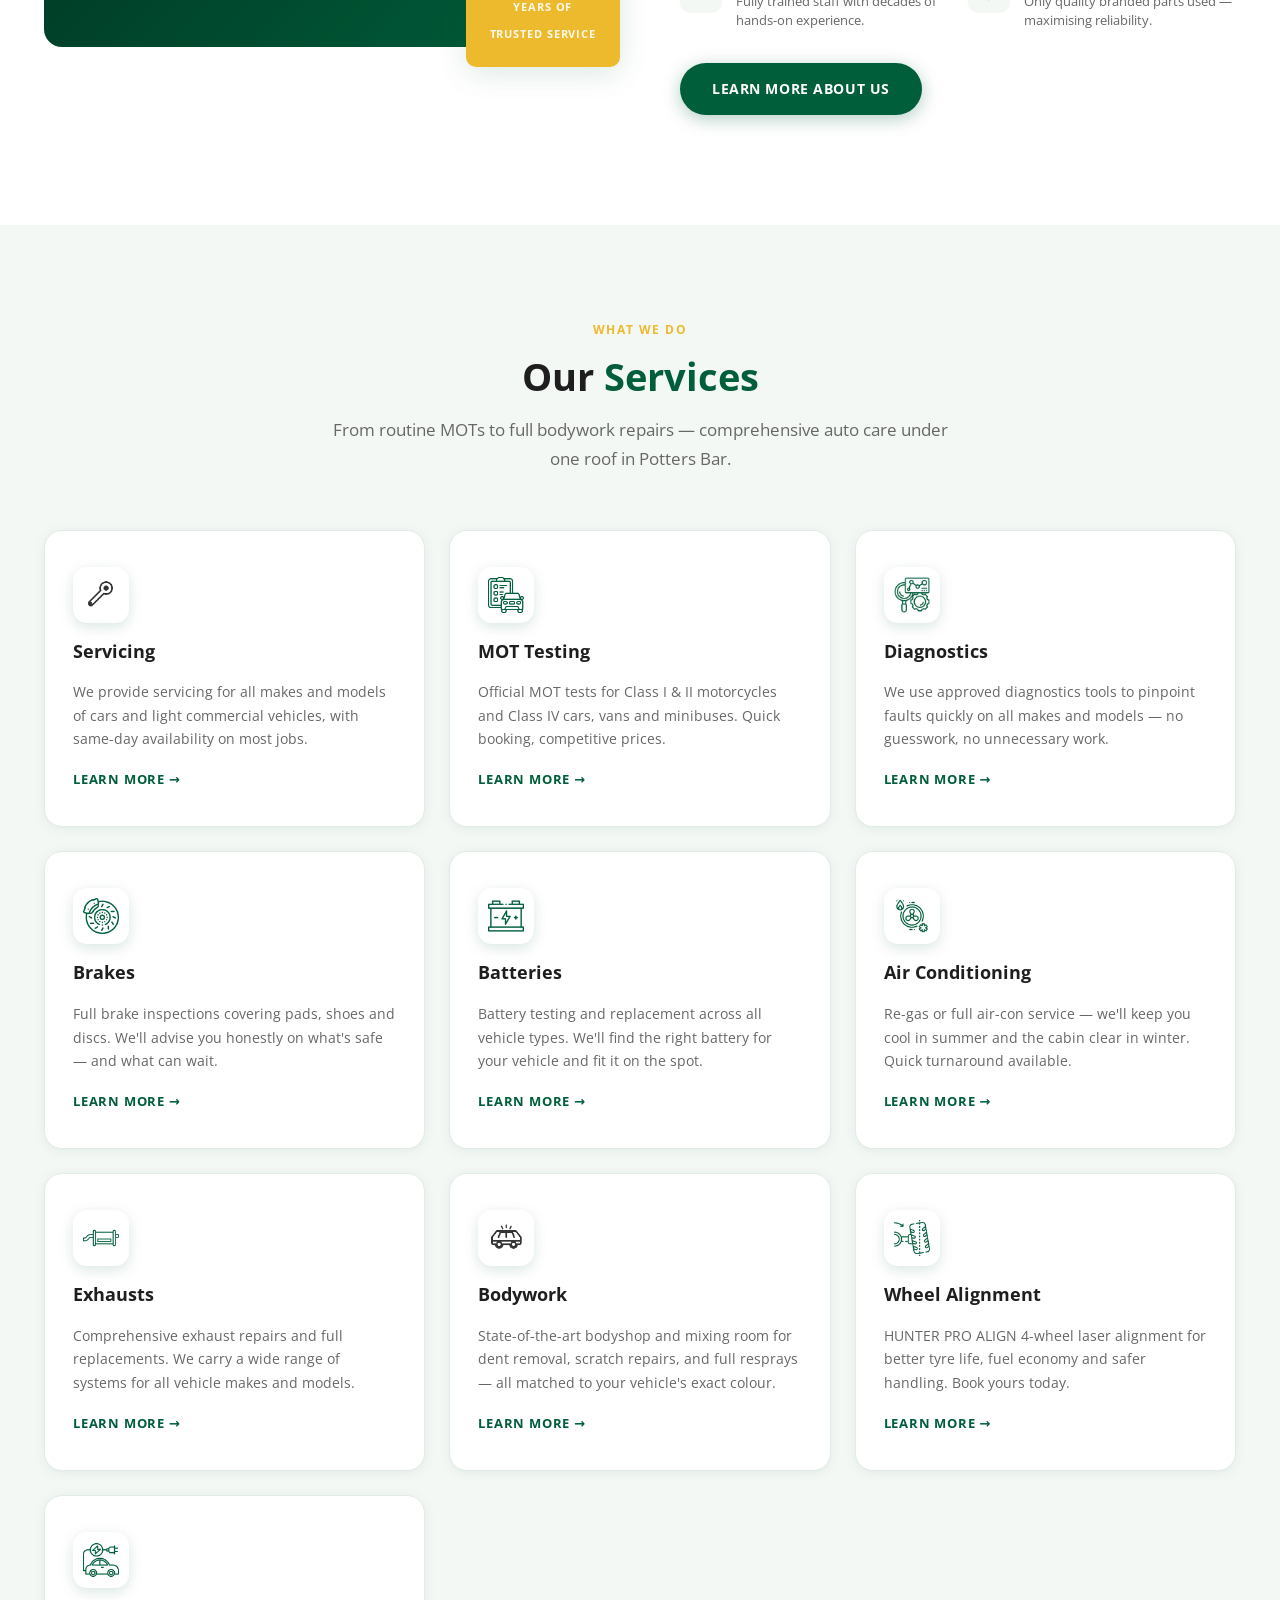
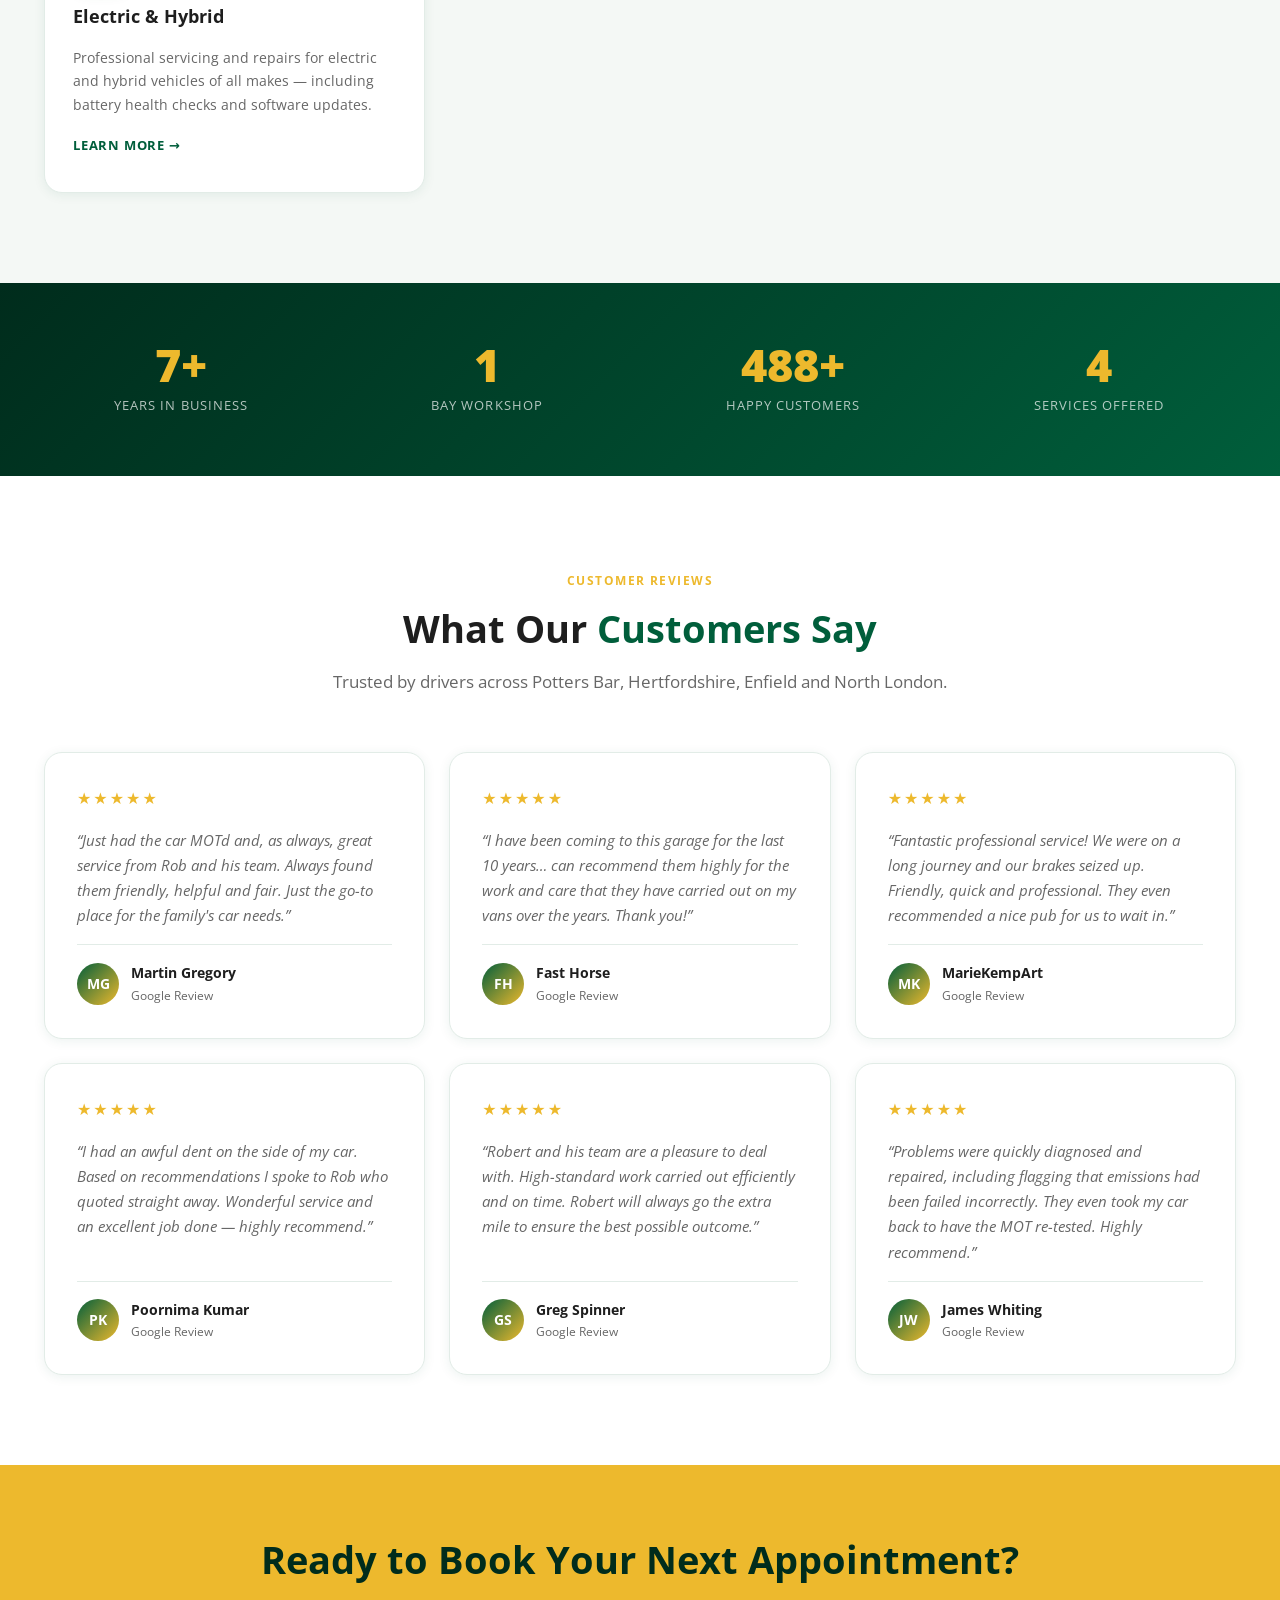
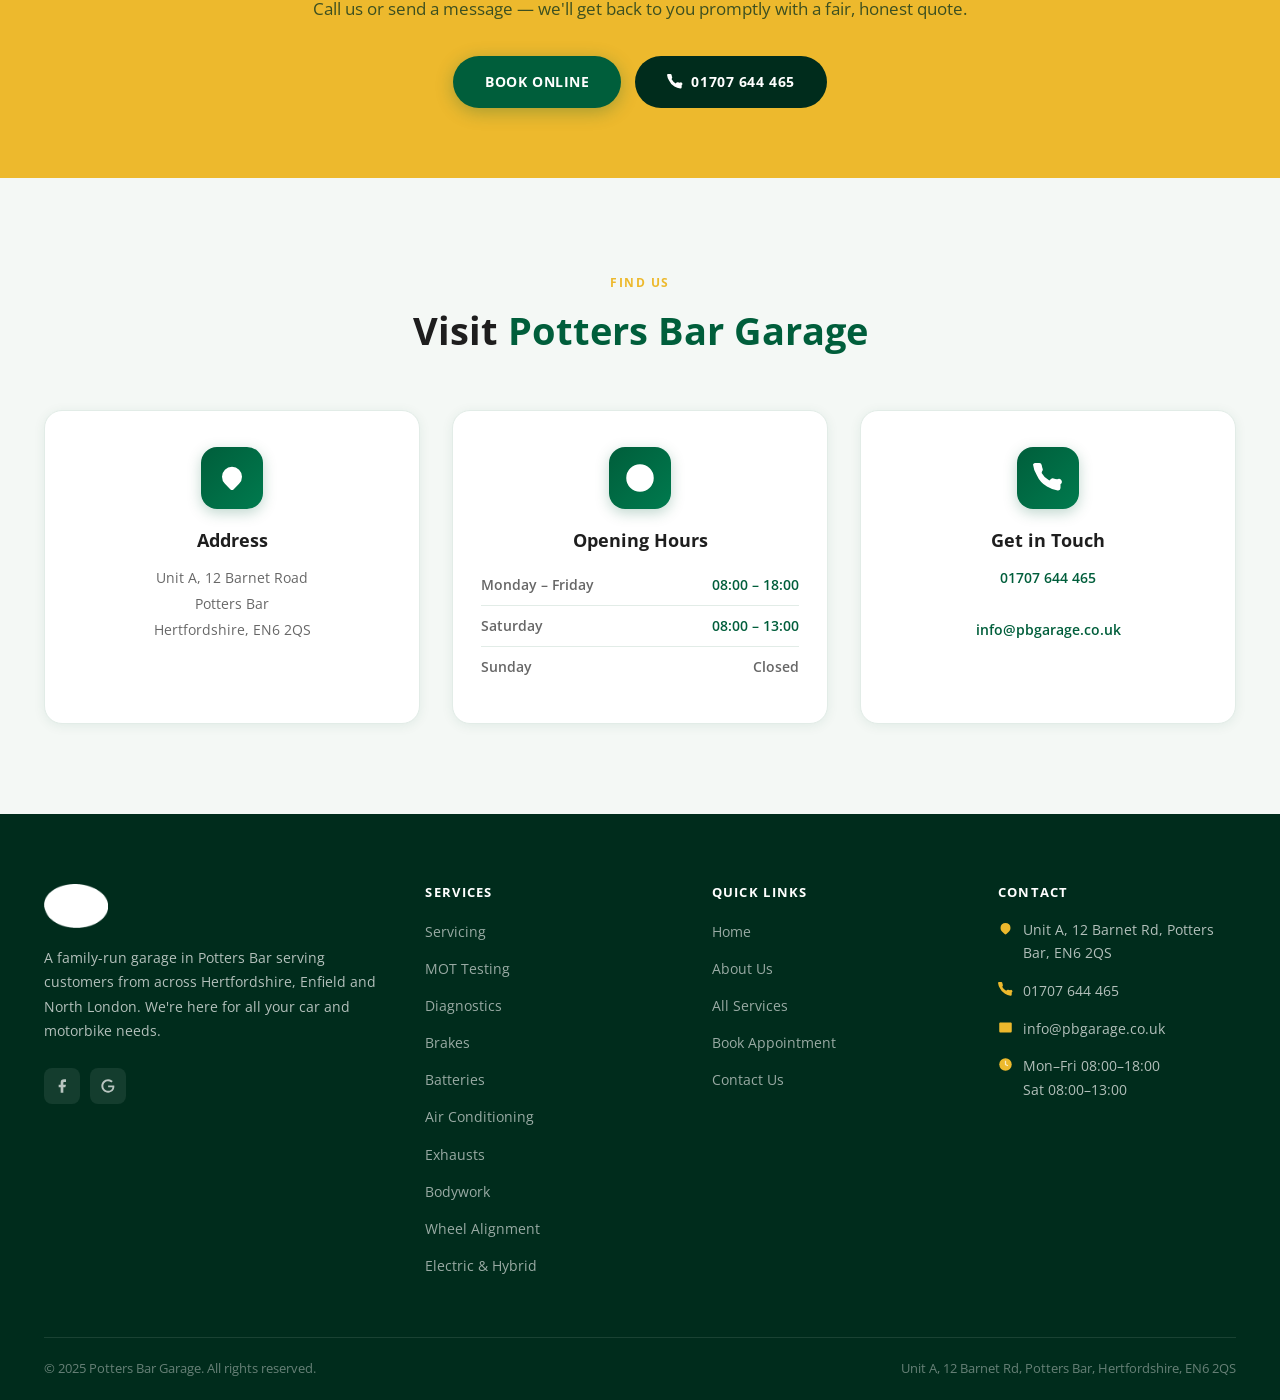
==== commit b228ae82: "Use local images as primary src, remove remote hotlink dependency All <img> tags now load directly f" ====
--- a/index.html
+++ b/index.html
@@ -14,8 +14,8 @@
   <link rel="icon" type="image/png" sizes="32x32" href="images/favicon-32.png">
   <link rel="apple-touch-icon" href="images/favicon-180.png">
   <!-- Fallback to live site until images/download.sh has been run -->
-  <link rel="icon" type="image/png" sizes="32x32" href="https://pottersbargarage.co.uk/wp-content/uploads/2022/03/cropped-logo-mini-32x32.png">
-  <link rel="apple-touch-icon" href="https://pottersbargarage.co.uk/wp-content/uploads/2022/03/cropped-logo-mini-180x180.png">
+  <link rel="icon" type="image/png" sizes="32x32" href="images/favicon-32.png">
+  <link rel="apple-touch-icon" href="images/favicon-180.png">
 </head>
 <body>
 
@@ -50,7 +50,7 @@
     <div class="container">
       <div class="header-inner">
         <a href="index.html" class="site-logo">
-          <img src="https://pottersbargarage.co.uk/wp-content/uploads/elementor/thumbs/Potters-Bar-Logo-PNG-1-po30l5fmrao1ntwb6v2pgnadifzz1dsg6e9g4xo96u.png" onerror="this.onerror=null;this.src='images/logo.png'" alt="Potters Bar Garage" height="48" style="height:48px;width:auto;display:block;">
+          <img src="images/logo.png" alt="Potters Bar Garage" height="48" style="height:48px;width:auto;display:block;">
         </a>
 
         <nav class="primary-nav" aria-label="Primary navigation">
@@ -215,8 +215,7 @@
     <div class="container">
       <div class="about-image-wrap">
         <div class="about-image-main">
-          <img src="https://pottersbargarage.co.uk/wp-content/uploads/2022/04/mechanic-1-1.png"
-               onerror="this.onerror=null;this.src='images/mechanic.png'"
+          <img src="images/mechanic.png"
                alt="Potters Bar Garage mechanic"
                style="width:260px;height:260px;object-fit:contain;">
         </div>
@@ -286,70 +285,70 @@
 
       <div class="services-grid">
         <a href="services.html#servicing" class="service-card">
-          <div class="service-icon" style="background:var(--white);box-shadow:0 4px 14px rgba(0,94,59,.15);"><img src="https://pottersbargarage.co.uk/wp-content/uploads/elementor/thumbs/technical-support-2-po30b5fetw725dex3vrvqbxkqmy4zipe2n73c1oupg.png" onerror="this.onerror=null;this.src='images/icon-servicing.png'" alt="servicing" style="width:36px;height:36px;object-fit:contain;"></div>
+          <div class="service-icon" style="background:var(--white);box-shadow:0 4px 14px rgba(0,94,59,.15);"><img src="images/icon-servicing.png" alt="servicing" style="width:36px;height:36px;object-fit:contain;"></div>
           <div class="service-title">Servicing</div>
           <p class="service-desc">We provide servicing for all makes and models of cars and light commercial vehicles, with same-day availability on most jobs.</p>
           <span class="service-link">Learn more →</span>
         </a>
 
         <a href="services.html#mot" class="service-card">
-          <div class="service-icon" style="background:var(--white);box-shadow:0 4px 14px rgba(0,94,59,.15);"><img src="https://pottersbargarage.co.uk/wp-content/uploads/elementor/thumbs/MoT-1-po30eynuo3ake8oyaf6j1z6pkmkw2i5ruowi0l33h4.png" onerror="this.onerror=null;this.src='images/icon-mot.png'" alt="mot" style="width:36px;height:36px;object-fit:contain;"></div>
+          <div class="service-icon" style="background:var(--white);box-shadow:0 4px 14px rgba(0,94,59,.15);"><img src="images/icon-mot.png" alt="mot" style="width:36px;height:36px;object-fit:contain;"></div>
           <div class="service-title">MOT Testing</div>
           <p class="service-desc">Official MOT tests for Class I &amp; II motorcycles and Class IV cars, vans and minibuses. Quick booking, competitive prices.</p>
           <span class="service-link">Learn more →</span>
         </a>
 
         <a href="services.html#diagnostics" class="service-card">
-          <div class="service-icon" style="background:var(--white);box-shadow:0 4px 14px rgba(0,94,59,.15);"><img src="https://pottersbargarage.co.uk/wp-content/uploads/elementor/thumbs/diagnostic-2-po30d4v59awunqj5iqniztwlvx618ikzogrzt2qxkk.png" onerror="this.onerror=null;this.src='images/icon-diagnostics.png'" alt="diagnostics" style="width:36px;height:36px;object-fit:contain;"></div>
+          <div class="service-icon" style="background:var(--white);box-shadow:0 4px 14px rgba(0,94,59,.15);"><img src="images/icon-diagnostics.png" alt="diagnostics" style="width:36px;height:36px;object-fit:contain;"></div>
           <div class="service-title">Diagnostics</div>
           <p class="service-desc">We use approved diagnostics tools to pinpoint faults quickly on all makes and models — no guesswork, no unnecessary work.</p>
           <span class="service-link">Learn more →</span>
         </a>
 
         <a href="services.html#brakes" class="service-card">
-          <div class="service-icon" style="background:var(--white);box-shadow:0 4px 14px rgba(0,94,59,.15);"><img src="https://pottersbargarage.co.uk/wp-content/uploads/elementor/thumbs/disc-brake-2-1-po30h5mam6anhhi9hdb6vf9fgzrq12v85jpabtu0yg.png" onerror="this.onerror=null;this.src='images/icon-brakes.png'" alt="brakes" style="width:36px;height:36px;object-fit:contain;"></div>
+          <div class="service-icon" style="background:var(--white);box-shadow:0 4px 14px rgba(0,94,59,.15);"><img src="images/icon-brakes.png" alt="brakes" style="width:36px;height:36px;object-fit:contain;"></div>
           <div class="service-title">Brakes</div>
           <p class="service-desc">Full brake inspections covering pads, shoes and discs. We'll advise you honestly on what's safe — and what can wait.</p>
           <span class="service-link">Learn more →</span>
         </a>
 
         <a href="services.html#batteries" class="service-card">
-          <div class="service-icon" style="background:var(--white);box-shadow:0 4px 14px rgba(0,94,59,.15);"><img src="https://pottersbargarage.co.uk/wp-content/uploads/elementor/thumbs/battery-1-po30g4yl7mwgwoziffgqo6igayseovtp0i9cm1cdp4.png" onerror="this.onerror=null;this.src='images/icon-batteries.png'" alt="batteries" style="width:36px;height:36px;object-fit:contain;"></div>
+          <div class="service-icon" style="background:var(--white);box-shadow:0 4px 14px rgba(0,94,59,.15);"><img src="images/icon-batteries.png" alt="batteries" style="width:36px;height:36px;object-fit:contain;"></div>
           <div class="service-title">Batteries</div>
           <p class="service-desc">Battery testing and replacement across all vehicle types. We'll find the right battery for your vehicle and fit it on the spot.</p>
           <span class="service-link">Learn more →</span>
         </a>
 
         <a href="services.html#aircon" class="service-card">
-          <div class="service-icon" style="background:var(--white);box-shadow:0 4px 14px rgba(0,94,59,.15);"><img src="https://pottersbargarage.co.uk/wp-content/uploads/elementor/thumbs/air-conditioning-1-po30gqkvktq2bq43x6t5rj21yttulx7irh9inegbq0.png" onerror="this.onerror=null;this.src='images/icon-aircon.png'" alt="aircon" style="width:36px;height:36px;object-fit:contain;"></div>
+          <div class="service-icon" style="background:var(--white);box-shadow:0 4px 14px rgba(0,94,59,.15);"><img src="images/icon-aircon.png" alt="aircon" style="width:36px;height:36px;object-fit:contain;"></div>
           <div class="service-title">Air Conditioning</div>
           <p class="service-desc">Re-gas or full air-con service — we'll keep you cool in summer and the cabin clear in winter. Quick turnaround available.</p>
           <span class="service-link">Learn more →</span>
         </a>
 
         <a href="services.html#exhausts" class="service-card">
-          <div class="service-icon" style="background:var(--white);box-shadow:0 4px 14px rgba(0,94,59,.15);"><img src="https://pottersbargarage.co.uk/wp-content/uploads/elementor/thumbs/exhaust-pipe-1-po30fiegnm1l61wa35pp0c7e1pvlk5c4xelp3e9tug.png" onerror="this.onerror=null;this.src='images/icon-exhausts.png'" alt="exhausts" style="width:36px;height:36px;object-fit:contain;"></div>
+          <div class="service-icon" style="background:var(--white);box-shadow:0 4px 14px rgba(0,94,59,.15);"><img src="images/icon-exhausts.png" alt="exhausts" style="width:36px;height:36px;object-fit:contain;"></div>
           <div class="service-title">Exhausts</div>
           <p class="service-desc">Comprehensive exhaust repairs and full replacements. We carry a wide range of systems for all vehicle makes and models.</p>
           <span class="service-link">Learn more →</span>
         </a>
 
         <a href="services.html#bodywork" class="service-card">
-          <div class="service-icon" style="background:var(--white);box-shadow:0 4px 14px rgba(0,94,59,.15);"><img src="https://pottersbargarage.co.uk/wp-content/uploads/elementor/thumbs/body-repair-1-po30hs6f675j84lhtn28j9khq8oj5tcs8ncxugwkt4.png" onerror="this.onerror=null;this.src='images/icon-bodywork.png'" alt="bodywork" style="width:36px;height:36px;object-fit:contain;"></div>
+          <div class="service-icon" style="background:var(--white);box-shadow:0 4px 14px rgba(0,94,59,.15);"><img src="images/icon-bodywork.png" alt="bodywork" style="width:36px;height:36px;object-fit:contain;"></div>
           <div class="service-title">Bodywork</div>
           <p class="service-desc">State-of-the-art bodyshop and mixing room for dent removal, scratch repairs, and full resprays — all matched to your vehicle's exact colour.</p>
           <span class="service-link">Learn more →</span>
         </a>
 
         <a href="services.html#wheel-alignment" class="service-card">
-          <div class="service-icon" style="background:var(--white);box-shadow:0 4px 14px rgba(0,94,59,.15);"><img src="https://pottersbargarage.co.uk/wp-content/uploads/elementor/thumbs/wheel-alignment-1-1-po30ibx15pwjzxstmdlehml67bz8ngj5bd24xa3b6g.png" onerror="this.onerror=null;this.src='images/icon-wheel.png'" alt="wheel" style="width:36px;height:36px;object-fit:contain;"></div>
+          <div class="service-icon" style="background:var(--white);box-shadow:0 4px 14px rgba(0,94,59,.15);"><img src="images/icon-wheel.png" alt="wheel" style="width:36px;height:36px;object-fit:contain;"></div>
           <div class="service-title">Wheel Alignment</div>
           <p class="service-desc">HUNTER PRO ALIGN 4-wheel laser alignment for better tyre life, fuel economy and safer handling. Book yours today.</p>
           <span class="service-link">Learn more →</span>
         </a>
 
         <a href="services.html#electric" class="service-card">
-          <div class="service-icon" style="background:var(--white);box-shadow:0 4px 14px rgba(0,94,59,.15);"><img src="https://pottersbargarage.co.uk/wp-content/uploads/elementor/thumbs/electric-car-1-po30j36cnwxvcmp877dkzxpjfi8vuojd33z7uayw60.png" onerror="this.onerror=null;this.src='images/icon-electric.png'" alt="electric" style="width:36px;height:36px;object-fit:contain;"></div>
+          <div class="service-icon" style="background:var(--white);box-shadow:0 4px 14px rgba(0,94,59,.15);"><img src="images/icon-electric.png" alt="electric" style="width:36px;height:36px;object-fit:contain;"></div>
           <div class="service-title">Electric &amp; Hybrid</div>
           <p class="service-desc">Professional servicing and repairs for electric and hybrid vehicles of all makes — including battery health checks and software updates.</p>
           <span class="service-link">Learn more →</span>
@@ -528,7 +527,7 @@
       <div class="footer-grid">
         <div class="footer-brand">
           <a href="index.html" class="footer-logo">
-            <img src="https://pottersbargarage.co.uk/wp-content/uploads/elementor/thumbs/Potters-Bar-Logo-PNG-1-po30l5fmrao1ntwb6v2pgnadifzz1dsg6e9g4xo96u.png" onerror="this.onerror=null;this.src='images/logo.png'" alt="Potters Bar Garage" height="44" style="height:44px;width:auto;display:block;filter:brightness(0) invert(1);">
+            <img src="images/logo.png" alt="Potters Bar Garage" height="44" style="height:44px;width:auto;display:block;filter:brightness(0) invert(1);">
           </a>
           <p>A family-run garage in Potters Bar serving customers from across Hertfordshire, Enfield and North London. We're here for all your car and motorbike needs.</p>
           <div class="footer-social">
